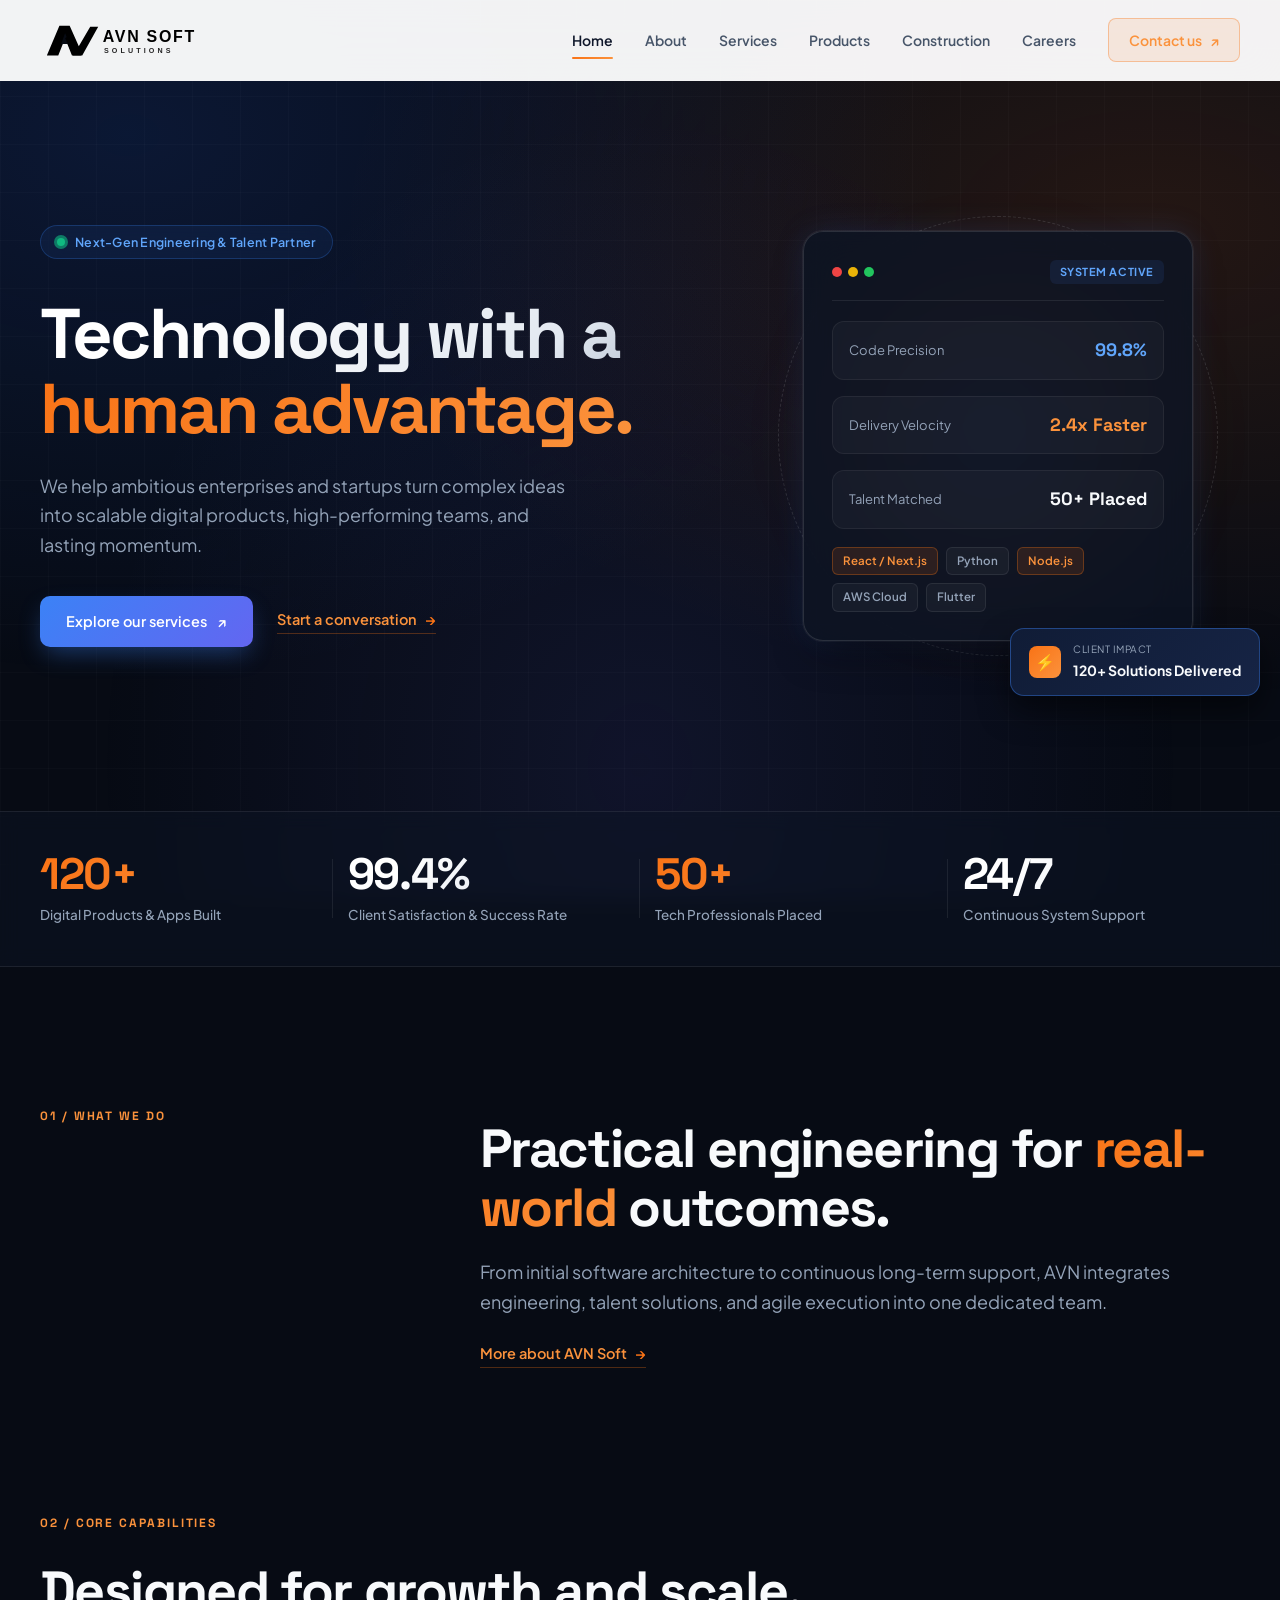
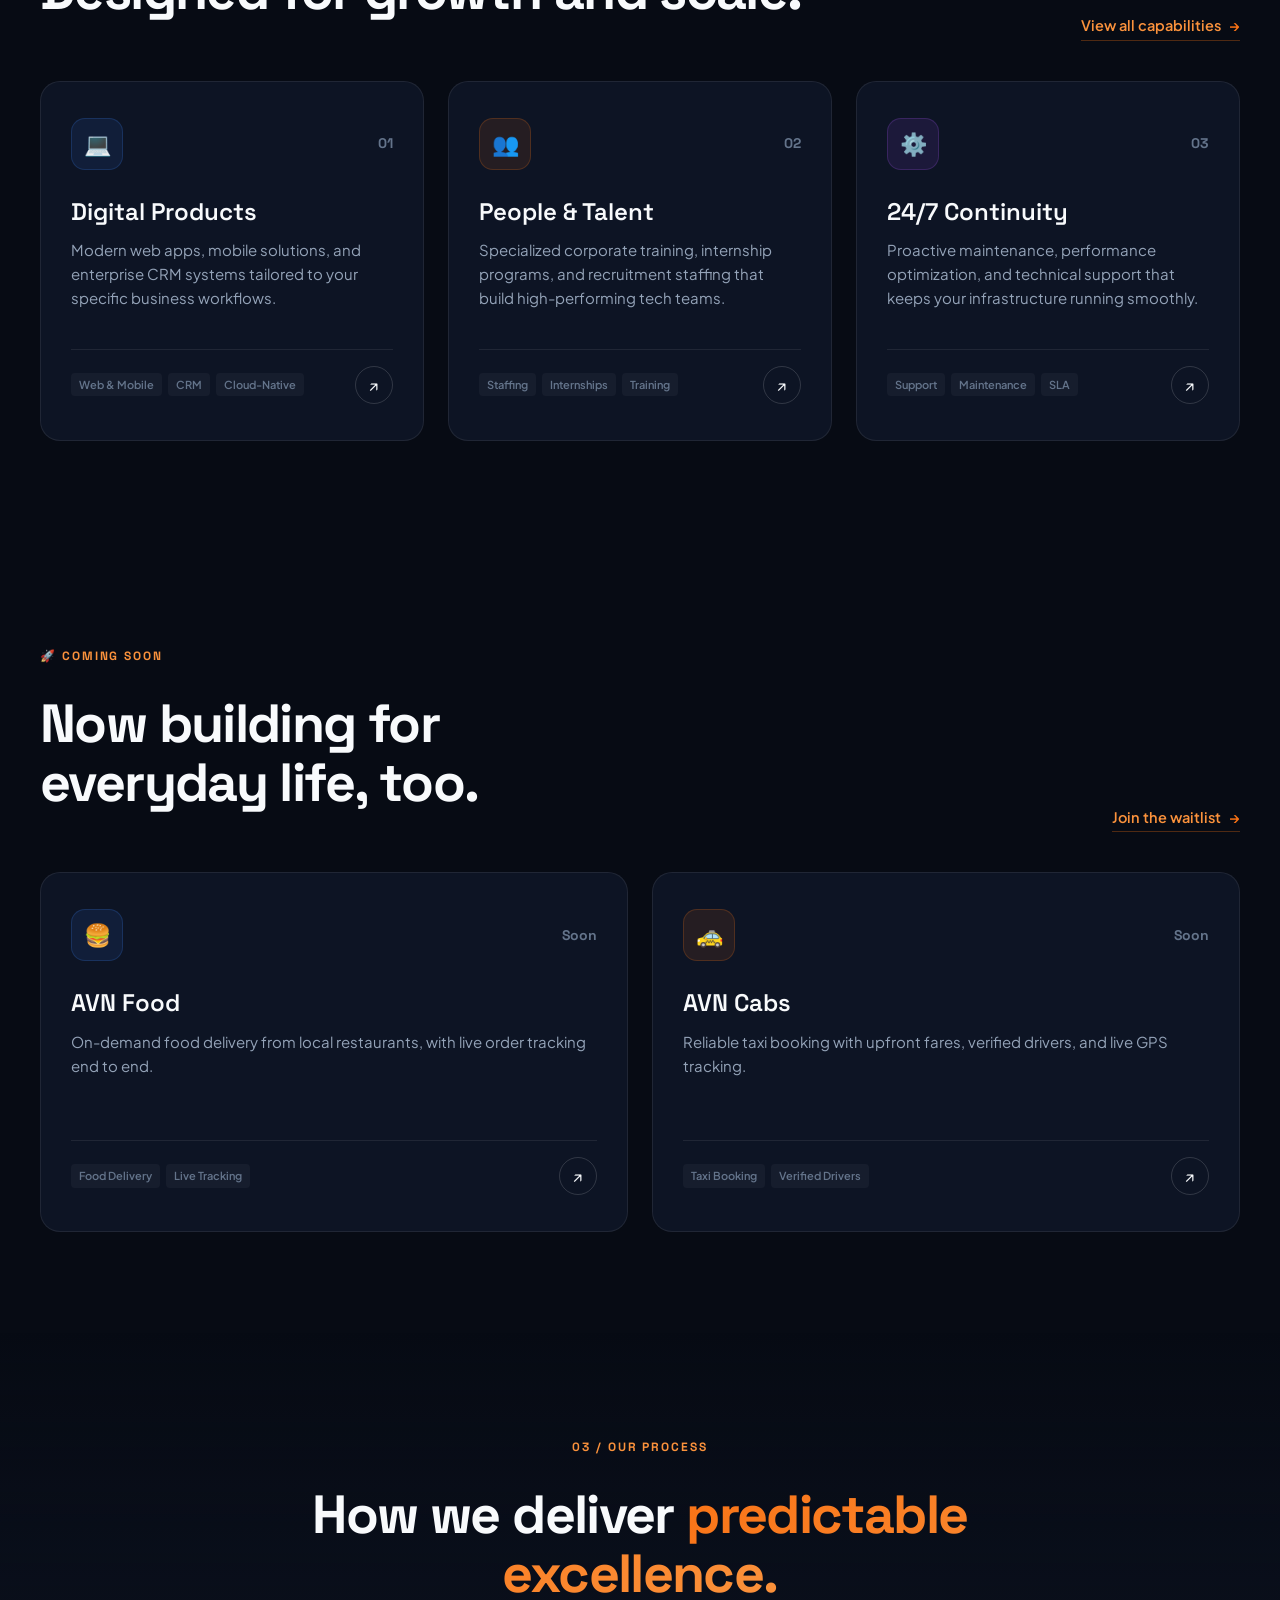
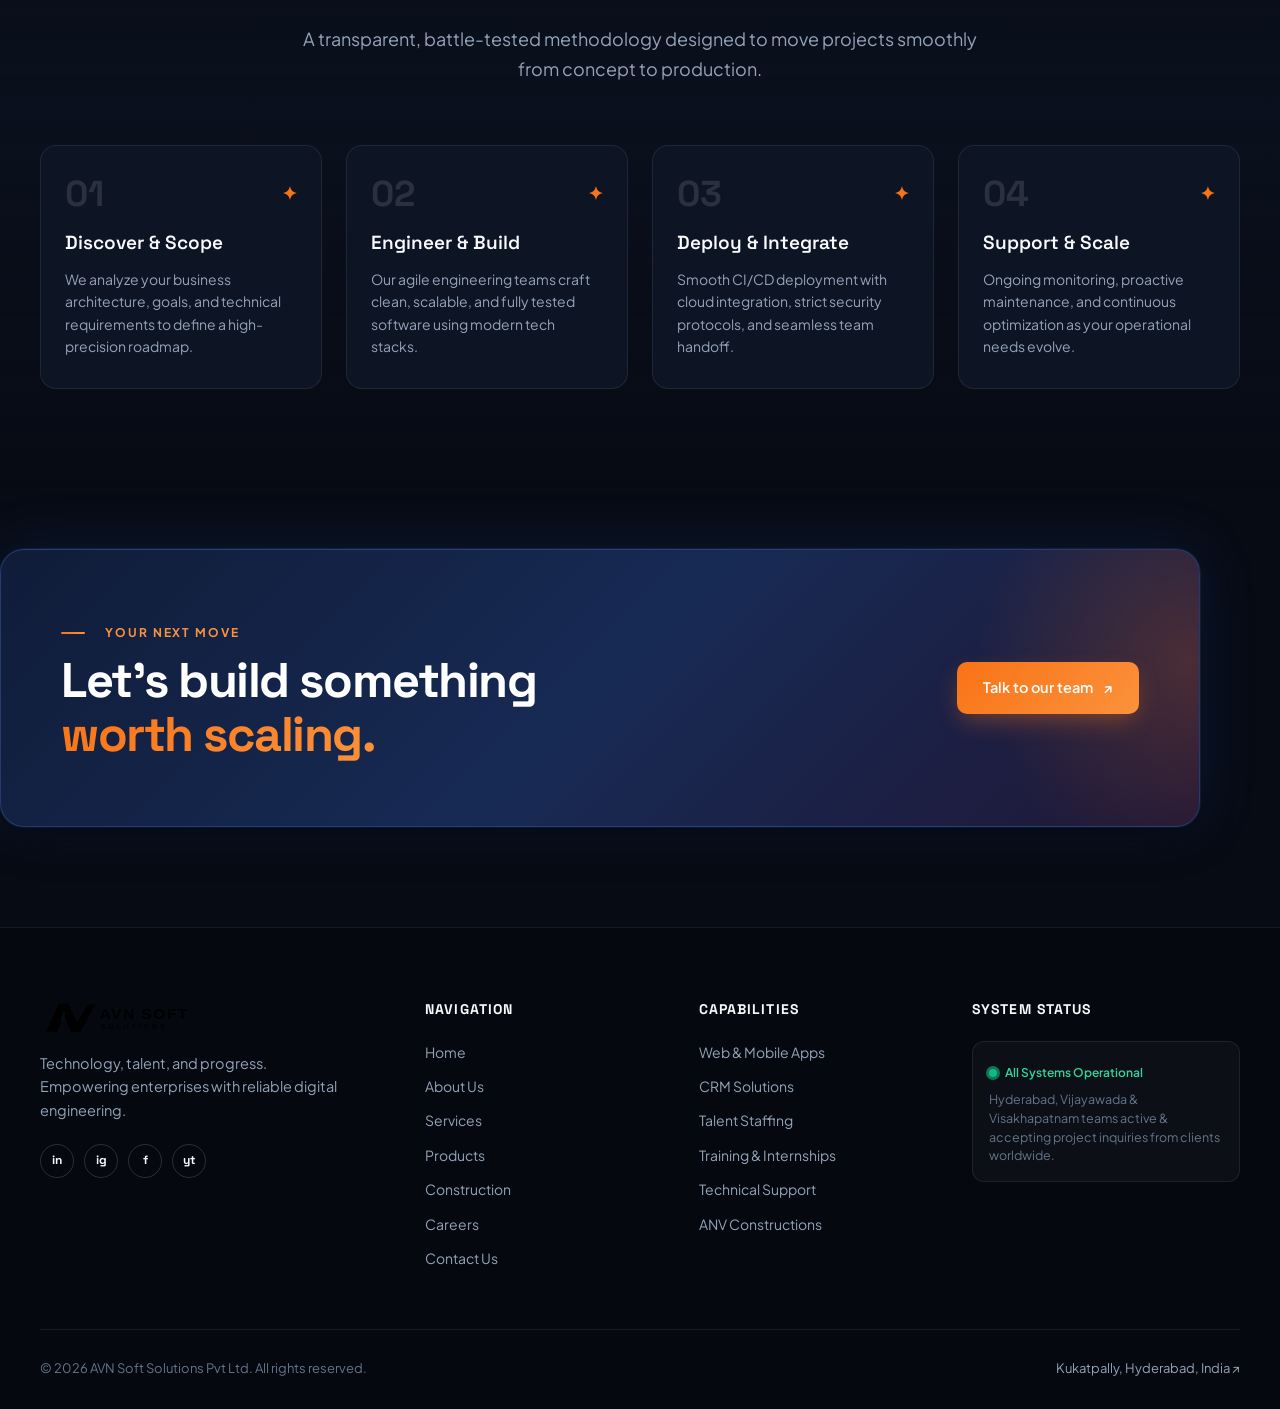
==== index.html @ 81992661 "feat: rebrand construction page as ANV Constructions, add building contracting services The /constru" ====
<!doctype html>
<html lang="en">
<head>
  <meta charset="UTF-8">
  <meta name="viewport" content="width=device-width, initial-scale=1.0">
  <meta name="description" content="AVN Soft Solutions delivers software, mobile apps, CRM, staffing & 24/7 support from Hyderabad, Vijayawada & Visakhapatnam for clients worldwide.">
  <meta name="keywords" content="software development company Hyderabad, software company Vijayawada, software company Visakhapatnam, web and mobile app development, CRM solutions, technology staffing, IT training and internships, construction and building design AutoCAD, remote software development team">
  <meta name="robots" content="index, follow, max-image-preview:large">
  <meta name="author" content="AVN Soft Solutions Pvt Ltd">
  <link rel="canonical" href="https://www.anvsoftsolutions.com/">
  <meta property="og:type" content="website">
  <meta property="og:url" content="https://www.anvsoftsolutions.com/">
  <meta property="og:locale" content="en_US">
  <meta property="og:title" content="AVN Soft Solutions | Technology that moves business forward">
  <meta property="og:description" content="Enterprise software development, technology staffing, professional training, construction & building design, and technical support for clients worldwide.">
  <meta property="og:site_name" content="AVN Soft Solutions">
  <meta property="og:image" content="https://www.anvsoftsolutions.com/images/logo.svg">
  <meta name="twitter:card" content="summary">
  <meta name="twitter:title" content="AVN Soft Solutions | Technology that moves business forward">
  <meta name="twitter:description" content="Software development, staffing, training, and technical support for clients in India and worldwide.">
  <title>AVN Soft Solutions | Technology that moves business forward</title>
  <link rel="preconnect" href="https://fonts.googleapis.com">
  <link rel="preconnect" href="https://fonts.gstatic.com" crossorigin>
  <link href="https://fonts.googleapis.com/css2?family=Plus+Jakarta+Sans:wght@300;400;500;600;700;800&family=Space+Grotesk:wght@500;600;700&display=swap" rel="stylesheet">
  <link rel="stylesheet" href="css/style.css">
  <link rel="icon" type="image/svg+xml" href="images/logo.svg">
  <link rel="apple-touch-icon" href="images/logo.svg">
  <script type="application/ld+json">
  {
    "@context": "https://schema.org",
    "@type": "ProfessionalService",
    "name": "AVN Soft Solutions Pvt Ltd",
    "description": "Software development, technology staffing, professional training, and technical support from Hyderabad, Vijayawada, and Visakhapatnam.",
    "telephone": "+91-81216-01057",
    "email": "info@anvsoftsolutions.com",
    "contactPoint": {
      "@type": "ContactPoint",
      "contactType": "customer support",
      "email": "support@anvsoftsolutions.com",
      "telephone": "+91-81216-01057"
    },
    "areaServed": ["Hyderabad, Telangana, India", "Vijayawada, Andhra Pradesh, India", "Visakhapatnam, Andhra Pradesh, India", "India", "Worldwide"],
    "address": {
      "@type": "PostalAddress",
      "streetAddress": "5th Floor, Rajashekara Enclave, Metro Station JNTU College, Phase 2, Road Number 14/2, Dharma Reddy Colony Phase II, Kukatpally",
      "addressLocality": "Hyderabad",
      "addressRegion": "Telangana",
      "postalCode": "500085",
      "addressCountry": "IN"
    },
    "url": "https://www.anvsoftsolutions.com/",
    "image": "https://www.anvsoftsolutions.com/images/logo.svg",
    "hasOfferCatalog": {
      "@type": "OfferCatalog",
      "name": "AVN Soft Solutions services",
      "itemListElement": [
        {"@type": "Offer", "itemOffered": {"@type": "Service", "name": "Web development"}},
        {"@type": "Offer", "itemOffered": {"@type": "Service", "name": "Mobile app development"}},
        {"@type": "Offer", "itemOffered": {"@type": "Service", "name": "CRM solutions"}},
        {"@type": "Offer", "itemOffered": {"@type": "Service", "name": "Software development"}},
        {"@type": "Offer", "itemOffered": {"@type": "Service", "name": "Technology staffing and training"}},
        {"@type": "Offer", "itemOffered": {"@type": "Service", "name": "Construction and building design (AutoCAD)"}}
      ]
    }
  }
  </script>
</head>
<body>

  <!-- Sticky Site Header -->
  <header class="site-header">
    <div class="container nav-wrap">
      <a class="brand" href="./" aria-label="AVN Soft Solutions Home">
        <img src="images/logo.svg" alt="AVN Soft Solutions Logo" class="brand-logo-img" style="height: 40px; width: auto;" />
      </a>
      
      <button class="menu-toggle" aria-label="Toggle Navigation" aria-expanded="false">
        <span></span>
        <span></span>
        <span></span>
      </button>

      <nav class="main-nav">
        <a class="active" href="./">Home</a>
        <a href="about/">About</a>
        <a href="services/">Services</a>
        <a href="products/">Products</a>
        <a href="construction/">Construction</a>
        <a href="careers/">Careers</a>
        <a class="nav-contact" href="contact/">Contact us <span>↗</span></a>
      </nav>
    </div>
  </header>

  <main>
    <!-- Hero Section -->
    <section class="hero container">
      <div class="hero-copy reveal">
        <div class="badge-pill">
          <span class="pulse-dot"></span>
          <span>Next-Gen Engineering & Talent Partner</span>
        </div>
        <h1>Technology with a<br><em>human advantage.</em></h1>
        <p class="hero-text">We help ambitious enterprises and startups turn complex ideas into scalable digital products, high-performing teams, and lasting momentum.</p>
        
        <div class="hero-actions">
          <a class="button button-primary" href="services/">Explore our services <span>↗</span></a>
          <a class="text-link" href="contact/">Start a conversation <span>→</span></a>
        </div>
      </div>

      <!-- Hero Visual Interactive Canvas -->
      <div class="hero-art reveal delay-1">
        <div class="art-glow-core"></div>
        <div class="orbit-ring orbit-1"></div>
        <div class="orbit-ring orbit-2"></div>

        <!-- Glass Terminal Card -->
        <div class="art-main-card">
          <div class="art-card-header">
            <div class="art-card-dots">
              <span></span><span></span><span></span>
            </div>
            <span class="art-card-tag">SYSTEM ACTIVE</span>
          </div>

          <div class="art-stat-row">
            <div class="art-stat-item">
              <span class="art-stat-label">Code Precision</span>
              <span class="art-stat-val accent-blue">99.8%</span>
            </div>
            <div class="art-stat-item">
              <span class="art-stat-label">Delivery Velocity</span>
              <span class="art-stat-val accent-orange">2.4x Faster</span>
            </div>
            <div class="art-stat-item">
              <span class="art-stat-label">Talent Matched</span>
              <span class="art-stat-val">50+ Placed</span>
            </div>
          </div>

          <div class="art-tech-chips">
            <span class="tech-chip active">React / Next.js</span>
            <span class="tech-chip">Python</span>
            <span class="tech-chip active">Node.js</span>
            <span class="tech-chip">AWS Cloud</span>
            <span class="tech-chip">Flutter</span>
          </div>
        </div>

        <!-- Floating Metric Badge -->
        <div class="art-floating-badge">
          <div class="art-badge-icon">⚡</div>
          <div class="art-badge-text">
            <small>Client Impact</small>
            <strong>120+ Solutions Delivered</strong>
          </div>
        </div>
      </div>
    </section>

    <!-- Metrics & Trust Strip -->
    <section class="metrics-strip">
      <div class="container metrics-grid">
        <div class="metric-item reveal">
          <span class="metric-num orange">120+</span>
          <span class="metric-label">Digital Products & Apps Built</span>
        </div>
        <div class="metric-item reveal delay-1">
          <span class="metric-num">99.4%</span>
          <span class="metric-label">Client Satisfaction & Success Rate</span>
        </div>
        <div class="metric-item reveal delay-2">
          <span class="metric-num orange">50+</span>
          <span class="metric-label">Tech Professionals Placed</span>
        </div>
        <div class="metric-item reveal delay-3">
          <span class="metric-num">24/7</span>
          <span class="metric-label">Continuous System Support</span>
        </div>
      </div>
    </section>

    <!-- Intro Section -->
    <section class="section container intro-grid">
      <div class="section-label reveal">01 / What we do</div>
      <div class="reveal delay-1">
        <h2>Practical engineering for <span>real-world</span> outcomes.</h2>
        <p class="lead">From initial software architecture to continuous long-term support, AVN integrates engineering, talent solutions, and agile execution into one dedicated team.</p>
        <a class="text-link" href="about/" style="margin-top: 24px;">More about AVN Soft <span>→</span></a>
      </div>
    </section>

    <!-- Capabilities / Services Preview -->
    <section class="section container service-preview">
      <div class="section-header-flex reveal">
        <div>
          <div class="section-label">02 / Core Capabilities</div>
          <h2>Designed for growth and scale.</h2>
        </div>
        <a class="text-link" href="services/">View all capabilities <span>→</span></a>
      </div>

      <div class="service-grid">
        <!-- Card 1 -->
        <div class="card-spotlight reveal">
          <div>
            <div class="card-top">
              <div class="card-icon">💻</div>
              <span class="card-number">01</span>
            </div>
            <div class="card-content">
              <h3>Digital Products</h3>
              <p>Modern web apps, mobile solutions, and enterprise CRM systems tailored to your specific business workflows.</p>
            </div>
          </div>
          <div class="card-bottom">
            <div class="card-tags">
              <span class="tag">Web & Mobile</span>
              <span class="tag">CRM</span>
              <span class="tag">Cloud-Native</span>
            </div>
            <a href="services/#digital" class="circle-arrow" aria-label="Explore Digital Products">↗</a>
          </div>
        </div>

        <!-- Card 2 -->
        <div class="card-spotlight card-orange reveal delay-1">
          <div>
            <div class="card-top">
              <div class="card-icon">👥</div>
              <span class="card-number">02</span>
            </div>
            <div class="card-content">
              <h3>People & Talent</h3>
              <p>Specialized corporate training, internship programs, and recruitment staffing that build high-performing tech teams.</p>
            </div>
          </div>
          <div class="card-bottom">
            <div class="card-tags">
              <span class="tag">Staffing</span>
              <span class="tag">Internships</span>
              <span class="tag">Training</span>
            </div>
            <a href="services/#people" class="circle-arrow" aria-label="Explore People and Talent">↗</a>
          </div>
        </div>

        <!-- Card 3 -->
        <div class="card-spotlight card-purple reveal delay-2">
          <div>
            <div class="card-top">
              <div class="card-icon">⚙️</div>
              <span class="card-number">03</span>
            </div>
            <div class="card-content">
              <h3>24/7 Continuity</h3>
              <p>Proactive maintenance, performance optimization, and technical support that keeps your infrastructure running smoothly.</p>
            </div>
          </div>
          <div class="card-bottom">
            <div class="card-tags">
              <span class="tag">Support</span>
              <span class="tag">Maintenance</span>
              <span class="tag">SLA</span>
            </div>
            <a href="services/#support" class="circle-arrow" aria-label="Explore Technical Support">↗</a>
          </div>
        </div>
      </div>
    </section>

    <!-- Consumer Products Teaser -->
    <section class="section container">
      <div class="section-header-flex reveal">
        <div>
          <div class="section-label">🚀 Coming Soon</div>
          <h2>Now building for<br>everyday life, too.</h2>
        </div>
        <a class="text-link" href="products/">Join the waitlist <span>→</span></a>
      </div>

      <div style="display: grid; grid-template-columns: repeat(auto-fit, minmax(280px, 1fr)); gap: 24px;">
        <div class="card-spotlight reveal">
          <div>
            <div class="card-top">
              <div class="card-icon">🍔</div>
              <span class="card-number">Soon</span>
            </div>
            <div class="card-content">
              <h3>AVN Food</h3>
              <p>On-demand food delivery from local restaurants, with live order tracking end to end.</p>
            </div>
          </div>
          <div class="card-bottom">
            <div class="card-tags">
              <span class="tag">Food Delivery</span>
              <span class="tag">Live Tracking</span>
            </div>
            <a href="products/" class="circle-arrow" aria-label="Explore AVN Food">↗</a>
          </div>
        </div>

        <div class="card-spotlight card-orange reveal delay-1">
          <div>
            <div class="card-top">
              <div class="card-icon">🚕</div>
              <span class="card-number">Soon</span>
            </div>
            <div class="card-content">
              <h3>AVN Cabs</h3>
              <p>Reliable taxi booking with upfront fares, verified drivers, and live GPS tracking.</p>
            </div>
          </div>
          <div class="card-bottom">
            <div class="card-tags">
              <span class="tag">Taxi Booking</span>
              <span class="tag">Verified Drivers</span>
            </div>
            <a href="products/" class="circle-arrow" aria-label="Explore AVN Cabs">↗</a>
          </div>
        </div>
      </div>
    </section>

    <!-- Workflow / Process Section -->
    <section class="section process-section">
      <div class="container">
        <div class="section-head-center reveal">
          <div class="section-label">03 / Our Process</div>
          <h2>How we deliver <span>predictable excellence.</span></h2>
          <p class="lead">A transparent, battle-tested methodology designed to move projects smoothly from concept to production.</p>
        </div>

        <div class="process-grid">
          <div class="process-step reveal">
            <div class="step-num">01 <span>✦</span></div>
            <h4>Discover & Scope</h4>
            <p>We analyze your business architecture, goals, and technical requirements to define a high-precision roadmap.</p>
          </div>

          <div class="process-step reveal delay-1">
            <div class="step-num">02 <span>✦</span></div>
            <h4>Engineer & Build</h4>
            <p>Our agile engineering teams craft clean, scalable, and fully tested software using modern tech stacks.</p>
          </div>

          <div class="process-step reveal delay-2">
            <div class="step-num">03 <span>✦</span></div>
            <h4>Deploy & Integrate</h4>
            <p>Smooth CI/CD deployment with cloud integration, strict security protocols, and seamless team handoff.</p>
          </div>

          <div class="process-step reveal delay-3">
            <div class="step-num">04 <span>✦</span></div>
            <h4>Support & Scale</h4>
            <p>Ongoing monitoring, proactive maintenance, and continuous optimization as your operational needs evolve.</p>
          </div>
        </div>
      </div>
    </section>

    <!-- Call to Action Banner -->
    <section class="container cta-band">
      <div class="cta-box reveal">
        <div class="cta-inner">
          <div>
            <div class="eyebrow" style="color: var(--orange-light);"><span></span> YOUR NEXT MOVE</div>
            <h2>Let's build something<br><em>worth scaling.</em></h2>
          </div>
          <a class="button button-orange" href="contact/">Talk to our team <span>↗</span></a>
        </div>
      </div>
    </section>
  </main>

  <!-- Footer -->
  <footer class="site-footer">
    <div class="container footer-grid">
      <div class="footer-about">
        <a class="brand" href="./" aria-label="AVN Soft Solutions Home">
          <img src="images/logo.svg" alt="AVN Soft Solutions Logo" style="height: 38px; width: auto;" />
        </a>
        <p>Technology, talent, and progress.<br>Empowering enterprises with reliable digital engineering.</p>
        <div class="social-links" aria-label="Social media links">
          <a href="#" class="social-icon" data-social-placeholder title="LinkedIn profile coming soon" aria-label="LinkedIn">in</a>
          <a href="#" class="social-icon" data-social-placeholder title="Instagram profile coming soon" aria-label="Instagram">ig</a>
          <a href="#" class="social-icon" data-social-placeholder title="Facebook profile coming soon" aria-label="Facebook">f</a>
          <a href="#" class="social-icon" data-social-placeholder title="YouTube channel coming soon" aria-label="YouTube">yt</a>
        </div>
      </div>

      <div class="footer-col">
        <h4>Navigation</h4>
        <div class="footer-col-links">
          <a href="./">Home</a>
          <a href="about/">About Us</a>
          <a href="services/">Services</a>
          <a href="products/">Products</a>
          <a href="construction/">Construction</a>
          <a href="careers/">Careers</a>
          <a href="contact/">Contact Us</a>
        </div>
      </div>

      <div class="footer-col">
        <h4>Capabilities</h4>
        <div class="footer-col-links">
          <a href="services/#digital">Web & Mobile Apps</a>
          <a href="services/#digital">CRM Solutions</a>
          <a href="services/#people">Talent Staffing</a>
          <a href="services/#people">Training & Internships</a>
          <a href="services/#support">Technical Support</a>
          <a href="construction/">ANV Constructions</a>
        </div>
      </div>

      <div class="footer-col">
        <h4>System Status</h4>
        <div class="footer-status-box">
          <div class="footer-status-pill">
            <span class="pulse-dot"></span>
            <span>All Systems Operational</span>
          </div>
          <p>Hyderabad, Vijayawada & Visakhapatnam teams active & accepting project inquiries from clients worldwide.</p>
        </div>
      </div>
    </div>

    <div class="container footer-bottom">
      <span>© 2026 AVN Soft Solutions Pvt Ltd. All rights reserved.</span>
      <a href="https://maps.google.com/?q=Rajashekara+Enclave+Kukatpally+Hyderabad" target="_blank" rel="noreferrer">Kukatpally, Hyderabad, India ↗</a>
    </div>
  </footer>

  <script src="js/script.js"></script>
</body>
</html>
---- css/style.css ----
/* ==========================================================================
   ANV Soft Solutions - Modern High-End Design System
   ========================================================================== */

@import url('https://fonts.googleapis.com/css2?family=Plus+Jakarta+Sans:wght@300;400;500;600;700;800&family=Space+Grotesk:wght@500;600;700&display=swap');

:root {
  /* Color Palette */
  --bg-base: #070b14;
  --bg-surface: #0d1424;
  --bg-surface-elevated: #131c31;
  --bg-surface-hover: #18233c;
  --bg-glass: rgba(13, 20, 36, 0.75);
  --bg-glass-card: rgba(255, 255, 255, 0.03);
  --bg-glass-hover: rgba(255, 255, 255, 0.06);

  /* Borders */
  --border-subtle: rgba(255, 255, 255, 0.08);
  --border-medium: rgba(255, 255, 255, 0.15);
  --border-glow-blue: rgba(59, 130, 246, 0.5);
  --border-glow-orange: rgba(249, 115, 22, 0.5);

  /* Typography Colors */
  --text-primary: #f8fafc;
  --text-secondary: #94a3b8;
  --text-muted: #64748b;
  --text-accent: #38bdf8;

  /* Accent Colors */
  --blue: #2563eb;
  --blue-bright: #3b82f6;
  --blue-light: #60a5fa;
  --indigo: #6366f1;
  --orange: #f97316;
  --orange-light: #fb923c;
  --cyan: #06b6d4;
  --emerald: #10b981;
  --purple: #a855f7;

  /* Gradients */
  --grad-primary: linear-gradient(135deg, #3b82f6 0%, #6366f1 50%, #f97316 100%);
  --grad-text-hero: linear-gradient(135deg, #ffffff 20%, #e2e8f0 70%, #94a3b8 100%);
  --grad-orange: linear-gradient(135deg, #f97316 0%, #fb923c 100%);
  --grad-blue: linear-gradient(135deg, #2563eb 0%, #3b82f6 100%);
  --grad-dark-card: linear-gradient(180deg, rgba(255, 255, 255, 0.04) 0%, rgba(255, 255, 255, 0.01) 100%);
  --grad-glow-blue: radial-gradient(circle at 50% 50%, rgba(59, 130, 246, 0.18) 0%, transparent 70%);
  --grad-glow-orange: radial-gradient(circle at 50% 50%, rgba(249, 115, 22, 0.15) 0%, transparent 70%);

  /* Shadows & Glows */
  --shadow-card: 0 20px 40px -15px rgba(0, 0, 0, 0.6), 0 0 0 1px rgba(255, 255, 255, 0.06);
  --shadow-card-hover: 0 25px 50px -12px rgba(0, 0, 0, 0.8), 0 0 0 1px rgba(59, 130, 246, 0.3);
  --shadow-glow-blue: 0 0 35px -5px rgba(59, 130, 246, 0.35);
  --shadow-glow-orange: 0 0 35px -5px rgba(249, 115, 22, 0.35);

  /* Fonts */
  --font-body: 'Plus Jakarta Sans', -apple-system, BlinkMacSystemFont, 'Segoe UI', Roboto, sans-serif;
  --font-heading: 'Space Grotesk', sans-serif;

  /* Transitions */
  --transition-fast: 0.2s cubic-bezier(0.16, 1, 0.3, 1);
  --transition-smooth: 0.35s cubic-bezier(0.16, 1, 0.3, 1);
  --transition-bounce: 0.5s cubic-bezier(0.34, 1.56, 0.64, 1);
}

/* ==========================================================================
   Reset & Global Styles
   ========================================================================== */

*, *::before, *::after {
  box-sizing: border-box;
  margin: 0;
  padding: 0;
}

html {
  scroll-behavior: smooth;
  color-scheme: dark;
}

body {
  background-color: var(--bg-base);
  color: var(--text-primary);
  font-family: var(--font-body);
  font-size: 16px;
  line-height: 1.6;
  overflow-x: hidden;
  position: relative;
  min-height: 100vh;
  -webkit-font-smoothing: antialiased;
  -moz-osx-font-smoothing: grayscale;
}

/* Ambient Background Lights & Grid */
body::before {
  content: '';
  position: fixed;
  top: 0;
  left: 0;
  width: 100%;
  height: 100%;
  background-image: 
    radial-gradient(at 10% 15%, rgba(37, 99, 235, 0.15) 0px, transparent 50%),
    radial-gradient(at 90% 25%, rgba(249, 115, 22, 0.12) 0px, transparent 50%),
    radial-gradient(at 50% 85%, rgba(99, 102, 241, 0.1) 0px, transparent 60%);
  pointer-events: none;
  z-index: -2;
}

body::after {
  content: '';
  position: fixed;
  top: 0;
  left: 0;
  width: 100%;
  height: 100%;
  background-image: linear-gradient(rgba(255, 255, 255, 0.02) 1px, transparent 1px),
                    linear-gradient(90deg, rgba(255, 255, 255, 0.02) 1px, transparent 1px);
  background-size: 48px 48px;
  pointer-events: none;
  z-index: -1;
}

a {
  color: inherit;
  text-decoration: none;
  transition: color var(--transition-fast);
}

img, svg {
  display: block;
  max-width: 100%;
}

.container {
  width: min(1200px, calc(100% - 48px));
  margin: 0 auto;
}

/* ==========================================================================
   Header & Modern Navigation
   ========================================================================== */

.site-header {
  position: sticky;
  top: 0;
  z-index: 100;
  background: rgba(255, 255, 255, 0.95);
  backdrop-filter: blur(20px);
  -webkit-backdrop-filter: blur(20px);
  border-bottom: 1px solid rgba(255, 255, 255, 0.1);
  transition: all var(--transition-smooth);
}

.site-header.scrolled {
  background: rgba(255, 255, 255, 0.98);
  border-bottom-color: rgba(0, 0, 0, 0.05);
  box-shadow: 0 10px 30px -10px rgba(0, 0, 0, 0.15);
}

.nav-wrap {
  min-height: 80px;
  display: flex;
  align-items: center;
  justify-content: space-between;
}

/* Brand Logo */
.brand {
  display: flex;
  align-items: center;
  gap: 12px;
  font-family: var(--font-heading);
  font-weight: 700;
  font-size: 18px;
  letter-spacing: 0.06em;
  color: var(--text-primary);
  user-select: none;
}

.brand-mark {
  display: grid;
  place-items: center;
  height: 40px;
  width: 40px;
  background: linear-gradient(135deg, var(--blue-bright), var(--indigo));
  color: #ffffff;
  font-size: 14px;
  font-weight: 800;
  letter-spacing: -0.05em;
  border-radius: 10px;
  box-shadow: 0 0 20px rgba(59, 130, 246, 0.4);
  position: relative;
  overflow: hidden;
  transition: transform var(--transition-bounce), box-shadow var(--transition-smooth);
}

.brand-mark::after {
  content: '';
  position: absolute;
  top: -50%;
  left: -50%;
  width: 200%;
  height: 200%;
  background: linear-gradient(45deg, transparent 40%, rgba(255, 255, 255, 0.3) 50%, transparent 60%);
  transform: rotate(45deg);
  animation: shine 4s infinite linear;
}

@keyframes shine {
  0% { transform: translateX(-100%) rotate(45deg); }
  30%, 100% { transform: translateX(100%) rotate(45deg); }
}

.brand:hover .brand-mark {
  transform: translateY(-2px) scale(1.05);
  box-shadow: 0 0 25px rgba(59, 130, 246, 0.6);
}

.brand-text {
  display: flex;
  flex-direction: column;
}

.brand-text b {
  color: var(--orange);
  font-weight: 700;
}

.brand-text small {
  font-family: var(--font-body);
  font-size: 8.5px;
  font-weight: 700;
  letter-spacing: 0.24em;
  margin-top: 2px;
  color: var(--text-secondary);
}

/* Nav Links */
.main-nav {
  display: flex;
  align-items: center;
  gap: 32px;
  font-size: 14px;
  font-weight: 600;
}

.main-nav > a:not(.nav-contact) {
  position: relative;
  padding: 8px 0;
  color: #475569;
  transition: color var(--transition-fast);
}

.main-nav > a:not(.nav-contact):hover,
.main-nav > a.active:not(.nav-contact) {
  color: #0f172a;
}

.main-nav > a:not(.nav-contact)::after {
  content: '';
  position: absolute;
  bottom: 0;
  left: 0;
  width: 0;
  height: 2px;
  background: var(--grad-orange);
  border-radius: 2px;
  transition: width var(--transition-smooth);
}

.main-nav > a:hover::after,
.main-nav > a.active:not(.nav-contact)::after {
  width: 100%;
}

.nav-contact {
  display: inline-flex;
  align-items: center;
  gap: 8px;
  padding: 10px 20px;
  background: rgba(249, 115, 22, 0.1);
  border: 1px solid rgba(249, 115, 22, 0.35);
  color: var(--orange-light);
  border-radius: 8px;
  font-weight: 600;
  transition: all var(--transition-smooth);
}

.nav-contact:hover {
  background: var(--grad-orange);
  color: #ffffff;
  border-color: transparent;
  box-shadow: var(--shadow-glow-orange);
  transform: translateY(-2px);
}

.nav-contact span {
  transition: transform var(--transition-fast);
}

.nav-contact:hover span {
  transform: translate(2px, -2px);
}

/* Mobile Toggle */
.menu-toggle {
  display: none;
  background: rgba(0, 0, 0, 0.05);
  border: 1px solid rgba(0, 0, 0, 0.1);
  border-radius: 8px;
  padding: 10px;
  cursor: pointer;
  z-index: 110;
  transition: background var(--transition-fast);
}

.menu-toggle:hover {
  background: rgba(0, 0, 0, 0.08);
}

.menu-toggle span {
  display: block;
  width: 22px;
  height: 2px;
  background: #0f172a;
  margin: 5px 0;
  transition: all var(--transition-smooth);
  border-radius: 2px;
}

.menu-toggle[aria-expanded="true"] span:nth-child(1) {
  transform: translateY(7px) rotate(45deg);
}

.menu-toggle[aria-expanded="true"] span:nth-child(2) {
  opacity: 0;
}

.menu-toggle[aria-expanded="true"] span:nth-child(3) {
  transform: translateY(-7px) rotate(-45deg);
}

/* ==========================================================================
   Buttons & Links
   ========================================================================== */

.button {
  display: inline-flex;
  align-items: center;
  justify-content: center;
  gap: 10px;
  padding: 14px 26px;
  font-family: var(--font-body);
  font-weight: 600;
  font-size: 14.5px;
  border-radius: 10px;
  cursor: pointer;
  transition: all var(--transition-smooth);
  position: relative;
  overflow: hidden;
  border: none;
}

.button-primary {
  background: linear-gradient(135deg, var(--blue-bright), var(--indigo));
  color: #ffffff;
  box-shadow: 0 10px 25px -5px rgba(59, 130, 246, 0.4);
}

.button-primary:hover {
  box-shadow: 0 15px 35px -5px rgba(59, 130, 246, 0.6);
  transform: translateY(-3px);
}

.button-orange {
  background: var(--grad-orange);
  color: #ffffff;
  box-shadow: 0 10px 25px -5px rgba(249, 115, 22, 0.4);
}

.button-orange:hover {
  box-shadow: 0 15px 35px -5px rgba(249, 115, 22, 0.6);
  transform: translateY(-3px);
}

.button-secondary {
  background: rgba(255, 255, 255, 0.05);
  color: var(--text-primary);
  border: 1px solid var(--border-medium);
  backdrop-filter: blur(10px);
}

.button-secondary:hover {
  background: rgba(255, 255, 255, 0.1);
  border-color: rgba(255, 255, 255, 0.25);
  transform: translateY(-3px);
}

.button span {
  transition: transform var(--transition-fast);
}

.button:hover span {
  transform: translate(3px, -3px);
}

.text-link {
  display: inline-flex;
  align-items: center;
  gap: 8px;
  font-size: 14.5px;
  font-weight: 600;
  color: var(--orange-light);
  transition: all var(--transition-fast);
  padding-bottom: 2px;
  border-bottom: 1.5px solid rgba(249, 115, 22, 0.3);
}

.text-link:hover {
  color: #ffffff;
  border-bottom-color: var(--orange);
  gap: 12px;
}

.text-link span {
  color: var(--orange);
  transition: transform var(--transition-fast);
}

.text-link:hover span {
  transform: translateX(4px);
}

/* ==========================================================================
   Badges & Eyebrows
   ========================================================================== */

.badge-pill {
  display: inline-flex;
  align-items: center;
  gap: 10px;
  padding: 6px 16px;
  background: rgba(59, 130, 246, 0.08);
  border: 1px solid rgba(59, 130, 246, 0.25);
  border-radius: 100px;
  font-size: 12.5px;
  font-weight: 600;
  color: var(--blue-light);
  letter-spacing: 0.02em;
  margin-bottom: 20px;
  backdrop-filter: blur(10px);
}

.badge-pill-orange {
  background: rgba(249, 115, 22, 0.08);
  border-color: rgba(249, 115, 22, 0.25);
  color: var(--orange-light);
}

.pulse-dot {
  width: 8px;
  height: 8px;
  border-radius: 50%;
  background-color: var(--emerald);
  position: relative;
}

.pulse-dot::after {
  content: '';
  position: absolute;
  inset: -3px;
  border-radius: 50%;
  background: var(--emerald);
  opacity: 0.6;
  animation: pulse-ring 2s cubic-bezier(0.4, 0, 0.6, 1) infinite;
}

@keyframes pulse-ring {
  0% { transform: scale(0.8); opacity: 0.8; }
  100% { transform: scale(2.4); opacity: 0; }
}

.eyebrow {
  display: inline-flex;
  align-items: center;
  gap: 10px;
  font-size: 12px;
  font-weight: 700;
  letter-spacing: 0.16em;
  text-transform: uppercase;
  color: var(--orange);
}

.eyebrow::before {
  content: '';
  width: 24px;
  height: 2px;
  background: var(--grad-orange);
  border-radius: 2px;
}

.section-label {
  display: inline-flex;
  align-items: center;
  gap: 8px;
  color: var(--orange-light);
  font-family: var(--font-heading);
  font-size: 12px;
  font-weight: 700;
  letter-spacing: 0.16em;
  text-transform: uppercase;
  margin-bottom: 16px;
}

/* ==========================================================================
   Hero Section (Homepage)
   ========================================================================== */

.hero {
  display: grid;
  grid-template-columns: 1.15fr 0.85fr;
  align-items: center;
  gap: 60px;
  min-height: calc(90vh - 80px);
  padding: 70px 0 90px;
  position: relative;
}

.hero-copy {
  z-index: 2;
}

.hero h1 {
  font-family: var(--font-heading);
  font-size: clamp(44px, 5.5vw, 76px);
  line-height: 1.06;
  letter-spacing: -0.035em;
  margin: 18px 0 24px;
  background: var(--grad-text-hero);
  -webkit-background-clip: text;
  -webkit-text-fill-color: transparent;
}

.hero h1 em {
  font-style: normal;
  background: var(--grad-orange);
  -webkit-background-clip: text;
  -webkit-text-fill-color: transparent;
  position: relative;
}

.hero-text {
  max-width: 540px;
  font-size: 18px;
  color: var(--text-secondary);
  line-height: 1.65;
  margin-bottom: 36px;
}

.hero-actions {
  display: flex;
  align-items: center;
  gap: 24px;
  flex-wrap: wrap;
}

/* Hero Interactive Visual Component */
.hero-art {
  position: relative;
  min-height: 480px;
  display: flex;
  align-items: center;
  justify-content: center;
  perspective: 1000px;
}

.art-glow-core {
  position: absolute;
  width: 380px;
  height: 380px;
  background: radial-gradient(circle, rgba(59, 130, 246, 0.25) 0%, rgba(249, 115, 22, 0.15) 50%, transparent 70%);
  border-radius: 50%;
  filter: blur(40px);
  animation: glow-pulse 6s ease-in-out infinite alternate;
}

@keyframes glow-pulse {
  0% { transform: scale(0.9) rotate(0deg); opacity: 0.7; }
  100% { transform: scale(1.15) rotate(180deg); opacity: 1; }
}

.orbit-ring {
  position: absolute;
  border-radius: 50%;
  border: 1px dashed rgba(255, 255, 255, 0.12);
  pointer-events: none;
}

.orbit-1 {
  width: 440px;
  height: 440px;
  animation: spin 30s linear infinite;
}

.orbit-2 {
  width: 320px;
  height: 320px;
  border-color: rgba(249, 115, 22, 0.25);
  animation: spin-reverse 20s linear infinite;
}

@keyframes spin {
  from { transform: rotate(0deg); }
  to { transform: rotate(360deg); }
}

@keyframes spin-reverse {
  from { transform: rotate(360deg); }
  to { transform: rotate(0deg); }
}

/* Glass Showcase Terminal Card */
.art-main-card {
  position: relative;
  width: 100%;
  max-width: 390px;
  background: rgba(13, 20, 36, 0.85);
  backdrop-filter: blur(20px);
  -webkit-backdrop-filter: blur(20px);
  border: 1px solid rgba(255, 255, 255, 0.12);
  border-radius: 20px;
  padding: 28px;
  box-shadow: var(--shadow-card), 0 0 30px rgba(59, 130, 246, 0.15);
  z-index: 3;
  transition: transform var(--transition-smooth), border-color var(--transition-smooth);
}

.art-main-card:hover {
  transform: translateY(-6px);
  border-color: rgba(59, 130, 246, 0.4);
}

.art-card-header {
  display: flex;
  align-items: center;
  justify-content: space-between;
  border-bottom: 1px solid var(--border-subtle);
  padding-bottom: 16px;
  margin-bottom: 20px;
}

.art-card-dots {
  display: flex;
  gap: 6px;
}

.art-card-dots span {
  width: 10px;
  height: 10px;
  border-radius: 50%;
}

.art-card-dots span:nth-child(1) { background: #ef4444; }
.art-card-dots span:nth-child(2) { background: #eab308; }
.art-card-dots span:nth-child(3) { background: #22c55e; }

.art-card-tag {
  font-size: 11px;
  font-weight: 700;
  letter-spacing: 0.05em;
  color: var(--blue-light);
  background: rgba(59, 130, 246, 0.1);
  padding: 3px 10px;
  border-radius: 6px;
}

.art-stat-row {
  display: flex;
  flex-direction: column;
  gap: 16px;
}

.art-stat-item {
  background: rgba(255, 255, 255, 0.03);
  border: 1px solid rgba(255, 255, 255, 0.06);
  border-radius: 12px;
  padding: 14px 16px;
  display: flex;
  align-items: center;
  justify-content: space-between;
}

.art-stat-label {
  font-size: 13px;
  color: var(--text-secondary);
}

.art-stat-val {
  font-family: var(--font-heading);
  font-weight: 700;
  font-size: 18px;
  color: var(--text-primary);
}

.art-stat-val.accent-orange { color: var(--orange-light); }
.art-stat-val.accent-blue { color: var(--blue-light); }

/* Floating Tech Chips */
.art-tech-chips {
  display: flex;
  flex-wrap: wrap;
  gap: 8px;
  margin-top: 18px;
}

.tech-chip {
  font-size: 11.5px;
  font-weight: 600;
  padding: 4px 10px;
  border-radius: 6px;
  background: rgba(255, 255, 255, 0.04);
  border: 1px solid var(--border-subtle);
  color: var(--text-secondary);
}

.tech-chip.active {
  background: rgba(249, 115, 22, 0.12);
  border-color: rgba(249, 115, 22, 0.3);
  color: var(--orange-light);
}

/* Floating floating badge */
.art-floating-badge {
  position: absolute;
  bottom: -20px;
  right: -20px;
  background: linear-gradient(135deg, #101c36, #162445);
  border: 1px solid rgba(59, 130, 246, 0.4);
  border-radius: 14px;
  padding: 12px 18px;
  display: flex;
  align-items: center;
  gap: 12px;
  box-shadow: 0 15px 30px rgba(0, 0, 0, 0.5);
  animation: float-badge 4s ease-in-out infinite alternate;
  z-index: 4;
}

@keyframes float-badge {
  0% { transform: translateY(0px); }
  100% { transform: translateY(-8px); }
}

.art-badge-icon {
  width: 32px;
  height: 32px;
  border-radius: 8px;
  background: var(--grad-orange);
  display: grid;
  place-items: center;
  color: #fff;
  font-weight: 700;
}

.art-badge-text small {
  display: block;
  font-size: 10px;
  color: var(--text-secondary);
  text-transform: uppercase;
  letter-spacing: 0.05em;
}

.art-badge-text strong {
  font-size: 14px;
  color: var(--text-primary);
}

/* ==========================================================================
   Trust & Metrics Strip
   ========================================================================== */

.metrics-strip {
  border-top: 1px solid var(--border-subtle);
  border-bottom: 1px solid var(--border-subtle);
  background: rgba(13, 20, 36, 0.5);
  backdrop-filter: blur(10px);
  padding: 40px 0;
  margin-bottom: 40px;
}

.metrics-grid {
  display: grid;
  grid-template-columns: repeat(4, 1fr);
  gap: 30px;
}

.metric-item {
  display: flex;
  flex-direction: column;
  position: relative;
}

.metric-item:not(:last-child)::after {
  content: '';
  position: absolute;
  right: -15px;
  top: 10%;
  height: 80%;
  width: 1px;
  background: var(--border-subtle);
}

.metric-num {
  font-family: var(--font-heading);
  font-size: clamp(32px, 3.5vw, 44px);
  font-weight: 700;
  letter-spacing: -0.03em;
  background: var(--grad-text-hero);
  -webkit-background-clip: text;
  -webkit-text-fill-color: transparent;
  line-height: 1;
  margin-bottom: 8px;
}

.metric-num.orange {
  background: var(--grad-orange);
  -webkit-background-clip: text;
  -webkit-text-fill-color: transparent;
}

.metric-label {
  font-size: 13.5px;
  color: var(--text-secondary);
  font-weight: 500;
}

/* ==========================================================================
   Sections Common Styling
   ========================================================================== */

.section {
  padding: 100px 0;
  position: relative;
}

.section-head-center {
  text-align: center;
  max-width: 680px;
  margin: 0 auto 60px;
}

.section h2 {
  font-family: var(--font-heading);
  font-size: clamp(34px, 4.2vw, 54px);
  line-height: 1.1;
  letter-spacing: -0.03em;
  margin: 12px 0 20px;
  color: var(--text-primary);
}

.section h2 span {
  background: var(--grad-orange);
  -webkit-background-clip: text;
  -webkit-text-fill-color: transparent;
}

.lead {
  font-size: 18px;
  line-height: 1.7;
  color: var(--text-secondary);
}

/* Intro Section */
.intro-grid {
  display: grid;
  grid-template-columns: 1fr 2fr;
  gap: 60px;
  align-items: start;
}

/* ==========================================================================
   Service Cards Grid (Spotlight Glass Cards)
   ========================================================================== */

.service-preview {
  padding-top: 40px;
}

.section-header-flex {
  display: flex;
  justify-content: space-between;
  align-items: flex-end;
  margin-bottom: 40px;
}

.service-grid {
  display: grid;
  grid-template-columns: repeat(3, 1fr);
  gap: 24px;
}

.card-spotlight {
  background: var(--bg-surface);
  border: 1px solid var(--border-subtle);
  border-radius: 20px;
  padding: 36px 30px;
  display: flex;
  flex-direction: column;
  justify-content: space-between;
  min-height: 360px;
  position: relative;
  overflow: hidden;
  transition: all var(--transition-smooth);
}

.card-spotlight::before {
  content: '';
  position: absolute;
  inset: 0;
  background: radial-gradient(400px circle at var(--mouse-x, 50%) var(--mouse-y, 50%), rgba(59, 130, 246, 0.12), transparent 40%);
  opacity: 0;
  transition: opacity var(--transition-smooth);
  pointer-events: none;
}

.card-spotlight:hover {
  transform: translateY(-8px);
  border-color: rgba(59, 130, 246, 0.35);
  box-shadow: var(--shadow-card-hover);
}

.card-spotlight:hover::before {
  opacity: 1;
}

.card-top {
  display: flex;
  align-items: center;
  justify-content: space-between;
  margin-bottom: 28px;
}

.card-icon {
  width: 52px;
  height: 52px;
  border-radius: 14px;
  background: rgba(59, 130, 246, 0.1);
  border: 1px solid rgba(59, 130, 246, 0.2);
  display: grid;
  place-items: center;
  color: var(--blue-light);
  font-size: 22px;
}

.card-orange .card-icon {
  background: rgba(249, 115, 22, 0.1);
  border-color: rgba(249, 115, 22, 0.2);
  color: var(--orange-light);
}

.card-purple .card-icon {
  background: rgba(168, 85, 247, 0.1);
  border-color: rgba(168, 85, 247, 0.2);
  color: var(--purple);
}

.card-number {
  font-family: var(--font-heading);
  font-size: 14px;
  font-weight: 700;
  color: var(--text-muted);
}

.card-content h3 {
  font-family: var(--font-heading);
  font-size: 24px;
  font-weight: 600;
  line-height: 1.2;
  margin-bottom: 12px;
  color: var(--text-primary);
}

.card-content p {
  color: var(--text-secondary);
  font-size: 15px;
  line-height: 1.6;
  margin-bottom: 24px;
}

.card-bottom {
  display: flex;
  align-items: center;
  justify-content: space-between;
  padding-top: 16px;
  border-top: 1px solid var(--border-subtle);
}

.card-tags {
  display: flex;
  gap: 6px;
  flex-wrap: wrap;
}

.tag {
  font-size: 11px;
  font-weight: 600;
  color: var(--text-muted);
  background: rgba(255, 255, 255, 0.04);
  padding: 3px 8px;
  border-radius: 4px;
}

.circle-arrow {
  width: 38px;
  height: 38px;
  border-radius: 50%;
  border: 1px solid var(--border-medium);
  display: grid;
  place-items: center;
  color: var(--text-primary);
  font-size: 16px;
  transition: all var(--transition-fast);
}

.card-spotlight:hover .circle-arrow {
  background: var(--orange);
  border-color: var(--orange);
  color: #fff;
  transform: rotate(45deg);
}

/* ==========================================================================
   Workflow / Process Pipeline
   ========================================================================== */

.process-section {
  background: linear-gradient(180deg, transparent 0%, rgba(13, 20, 36, 0.6) 50%, transparent 100%);
}

.process-grid {
  display: grid;
  grid-template-columns: repeat(4, 1fr);
  gap: 24px;
  margin-top: 40px;
}

.process-step {
  background: var(--bg-surface);
  border: 1px solid var(--border-subtle);
  border-radius: 16px;
  padding: 30px 24px;
  position: relative;
  transition: all var(--transition-smooth);
}

.process-step:hover {
  transform: translateY(-5px);
  border-color: rgba(59, 130, 246, 0.3);
  background: var(--bg-surface-elevated);
}

.step-num {
  font-family: var(--font-heading);
  font-size: 36px;
  font-weight: 700;
  color: rgba(255, 255, 255, 0.12);
  line-height: 1;
  margin-bottom: 16px;
  display: flex;
  align-items: center;
  justify-content: space-between;
}

.step-num span {
  font-size: 18px;
  color: var(--orange);
}

.process-step h4 {
  font-family: var(--font-heading);
  font-size: 19px;
  font-weight: 600;
  margin-bottom: 10px;
  color: var(--text-primary);
}

.process-step p {
  color: var(--text-secondary);
  font-size: 14px;
  line-height: 1.6;
}

/* ==========================================================================
   Call To Action (CTA) Banner
   ========================================================================== */

.cta-band {
  margin: 60px 0 100px;
}

.cta-box {
  background: linear-gradient(135deg, #101c38 0%, #172a54 50%, #201736 100%);
  border: 1px solid rgba(59, 130, 246, 0.3);
  border-radius: 24px;
  padding: 65px 60px;
  position: relative;
  overflow: hidden;
  box-shadow: var(--shadow-card), 0 0 60px rgba(59, 130, 246, 0.15);
}

.cta-box::before {
  content: '';
  position: absolute;
  top: -50%;
  right: -20%;
  width: 500px;
  height: 500px;
  background: radial-gradient(circle, rgba(249, 115, 22, 0.2) 0%, transparent 60%);
  pointer-events: none;
}

.cta-inner {
  position: relative;
  z-index: 2;
  display: flex;
  align-items: center;
  justify-content: space-between;
  gap: 40px;
}

.cta-box h2 {
  font-family: var(--font-heading);
  font-size: clamp(32px, 3.8vw, 50px);
  line-height: 1.1;
  letter-spacing: -0.03em;
  margin: 12px 0 0;
  color: #ffffff;
}

.cta-box h2 em {
  font-style: normal;
  background: var(--grad-orange);
  -webkit-background-clip: text;
  -webkit-text-fill-color: transparent;
}

/* ==========================================================================
   Page Hero (Sub-pages: About, Services, Careers, Contact)
   ========================================================================== */

.page-hero {
  padding: 90px 0 70px;
  text-align: left;
  position: relative;
}

.page-hero h1 {
  font-family: var(--font-heading);
  font-size: clamp(44px, 5.5vw, 72px);
  line-height: 1.08;
  letter-spacing: -0.035em;
  margin: 16px 0 20px;
  background: var(--grad-text-hero);
  -webkit-background-clip: text;
  -webkit-text-fill-color: transparent;
}

.page-hero h1 em {
  font-style: normal;
  background: var(--grad-orange);
  -webkit-background-clip: text;
  -webkit-text-fill-color: transparent;
}

.page-intro {
  max-width: 600px;
  font-size: 19px;
  color: var(--text-secondary);
  line-height: 1.65;
}

/* Sub-page Split Sections & Values */
.split-section {
  display: grid;
  grid-template-columns: 1fr 2.2fr;
  gap: 60px;
  border-top: 1px solid var(--border-subtle);
  padding-top: 80px;
}

.values-grid {
  display: grid;
  grid-template-columns: repeat(3, 1fr);
  gap: 24px;
  margin-top: 40px;
}

.value-card {
  background: var(--bg-surface);
  border: 1px solid var(--border-subtle);
  border-radius: 16px;
  padding: 28px;
  transition: all var(--transition-smooth);
}

.value-card:hover {
  transform: translateY(-5px);
  border-color: rgba(59, 130, 246, 0.3);
  background: var(--bg-surface-elevated);
}

.value-card strong {
  font-family: var(--font-heading);
  color: var(--orange-light);
  font-size: 13px;
  letter-spacing: 0.05em;
}

.value-card h3 {
  font-family: var(--font-heading);
  font-size: 22px;
  font-weight: 600;
  margin: 16px 0 10px;
  color: var(--text-primary);
}

.value-card p {
  font-size: 14.5px;
  color: var(--text-secondary);
  line-height: 1.6;
}

/* Quote Band */
.quote-band {
  background: linear-gradient(135deg, #0f1c3a, #162447);
  border-top: 1px solid var(--border-subtle);
  border-bottom: 1px solid var(--border-subtle);
  padding: 90px 0;
  text-align: center;
  position: relative;
  overflow: hidden;
}

.quote-band p {
  font-family: var(--font-heading);
  font-size: clamp(32px, 4.2vw, 56px);
  line-height: 1.15;
  letter-spacing: -0.03em;
  color: var(--text-primary);
  max-width: 850px;
  margin: 0 auto;
}

.quote-band em {
  font-style: normal;
  background: var(--grad-orange);
  -webkit-background-clip: text;
  -webkit-text-fill-color: transparent;
}

.quote-band span {
  display: inline-block;
  margin-top: 28px;
  font-size: 12px;
  font-weight: 700;
  letter-spacing: 0.2em;
  color: var(--blue-light);
}

/* ==========================================================================
   Services Page Components
   ========================================================================== */

.service-block {
  border-top: 1px solid var(--border-subtle);
  padding: 70px 0;
}

.service-block-head {
  display: grid;
  grid-template-columns: 1fr 2.2fr;
  gap: 60px;
  margin-bottom: 35px;
}

.service-block-head .block-badge {
  font-family: var(--font-heading);
  font-size: 14px;
  font-weight: 700;
  color: var(--orange-light);
  letter-spacing: 0.1em;
}

.service-block-head h2 {
  font-family: var(--font-heading);
  font-size: 40px;
  letter-spacing: -0.03em;
  color: var(--text-primary);
  margin: 0;
}

.service-items {
  margin-left: calc(100% / 3.2);
  display: grid;
  grid-template-columns: 1fr 1fr;
  gap: 24px 40px;
}

.service-item-card {
  background: var(--bg-surface);
  border: 1px solid var(--border-subtle);
  border-radius: 16px;
  padding: 28px;
  transition: all var(--transition-smooth);
}

.service-item-card:hover {
  transform: translateY(-4px);
  border-color: rgba(59, 130, 246, 0.3);
  background: var(--bg-surface-elevated);
}

.service-item-card h3 {
  font-family: var(--font-heading);
  font-size: 21px;
  font-weight: 600;
  margin-bottom: 10px;
  color: var(--text-primary);
  display: flex;
  align-items: center;
  gap: 10px;
}

.service-item-card p {
  color: var(--text-secondary);
  font-size: 14.5px;
  line-height: 1.6;
}

/* ==========================================================================
   Careers Page Components
   ========================================================================== */

.career-grid {
  display: grid;
  grid-template-columns: 1fr 2.2fr;
  gap: 60px;
  border-top: 1px solid var(--border-subtle);
  padding-top: 80px;
}

.opportunity-list {
  display: flex;
  flex-direction: column;
  gap: 16px;
}

.opportunity-card {
  display: grid;
  grid-template-columns: 48px 1fr 40px;
  gap: 24px;
  align-items: center;
  padding: 26px 30px;
  background: var(--bg-surface);
  border: 1px solid var(--border-subtle);
  border-radius: 16px;
  transition: all var(--transition-smooth);
}

.opportunity-card:hover {
  transform: translateY(-4px);
  border-color: rgba(249, 115, 22, 0.4);
  background: var(--bg-surface-elevated);
  box-shadow: 0 15px 30px -10px rgba(0, 0, 0, 0.5);
}

.opportunity-num {
  font-family: var(--font-heading);
  font-size: 16px;
  font-weight: 700;
  color: var(--orange-light);
}

.opportunity-content h3 {
  font-family: var(--font-heading);
  font-size: 21px;
  font-weight: 600;
  margin-bottom: 6px;
  color: var(--text-primary);
}

.opportunity-content p {
  color: var(--text-secondary);
  font-size: 14.5px;
  margin-bottom: 8px;
}

.opportunity-tags {
  display: flex;
  gap: 8px;
}

.opportunity-arrow {
  width: 36px;
  height: 36px;
  border-radius: 50%;
  border: 1px solid var(--border-medium);
  display: grid;
  place-items: center;
  font-size: 16px;
  color: var(--text-primary);
  transition: all var(--transition-fast);
}

.opportunity-card:hover .opportunity-arrow {
  background: var(--orange);
  border-color: var(--orange);
  color: #fff;
  transform: translate(2px, -2px);
}

/* ==========================================================================
   Contact Page Components
   ========================================================================== */

.contact-layout {
  display: grid;
  grid-template-columns: 1fr 1.2fr;
  gap: 60px;
  border-top: 1px solid var(--border-subtle);
  padding-top: 80px;
}

.contact-details {
  display: flex;
  flex-direction: column;
  gap: 40px;
}

.contact-info-card {
  background: var(--bg-surface);
  border: 1px solid var(--border-subtle);
  border-radius: 20px;
  padding: 32px;
}

.detail-label {
  display: inline-flex;
  align-items: center;
  gap: 8px;
  color: var(--orange-light);
  text-transform: uppercase;
  letter-spacing: 0.15em;
  font-size: 11px;
  font-weight: 700;
  margin-bottom: 14px;
}

.contact-info-card p {
  color: var(--text-secondary);
  line-height: 1.7;
  font-size: 15px;
  margin-bottom: 20px;
}

.big-link {
  display: block;
  font-family: var(--font-heading);
  font-size: clamp(24px, 3vw, 32px);
  font-weight: 700;
  color: var(--text-primary);
  letter-spacing: -0.02em;
  transition: color var(--transition-fast);
}

.big-link + .big-link {
  margin-top: 10px;
}

.big-link:hover {
  color: var(--orange-light);
}

.email-link,
.support-email a {
  color: var(--text-primary);
  font-weight: 600;
  overflow-wrap: anywhere;
  transition: color var(--transition-fast);
}

.email-link:hover,
.support-email a:hover {
  color: var(--orange-light);
}

.support-email {
  font-size: 13px !important;
  margin-top: 14px;
}

.support-email span {
  color: var(--text-muted);
}

/* Modern Form */
.contact-form-card {
  background: var(--bg-surface);
  border: 1px solid var(--border-subtle);
  border-radius: 20px;
  padding: 40px;
  box-shadow: var(--shadow-card);
}

.contact-form {
  display: flex;
  flex-direction: column;
}

.form-group {
  display: flex;
  flex-direction: column;
  margin-bottom: 24px;
}

.form-group label {
  font-size: 13px;
  font-weight: 600;
  color: var(--text-primary);
  margin-bottom: 8px;
}

.form-group input,
.form-group textarea,
.form-group select {
  background: rgba(7, 11, 20, 0.6);
  border: 1px solid var(--border-medium);
  border-radius: 10px;
  padding: 14px 16px;
  font-family: var(--font-body);
  font-size: 15px;
  color: var(--text-primary);
  outline: none;
  transition: all var(--transition-fast);
}

.form-group input:focus,
.form-group textarea:focus,
.form-group select:focus {
  border-color: var(--blue-bright);
  box-shadow: 0 0 0 3px rgba(59, 130, 246, 0.2);
  background: rgba(7, 11, 20, 0.9);
}

.form-group input::placeholder,
.form-group textarea::placeholder {
  color: var(--text-muted);
}

.form-status {
  padding: 12px 16px;
  border-radius: 8px;
  font-size: 14px;
  font-weight: 600;
  margin-top: 18px;
  display: none;
}

.form-status.success {
  display: block;
  background: rgba(16, 185, 129, 0.15);
  border: 1px solid rgba(16, 185, 129, 0.3);
  color: #34d399;
}

.form-status.error {
  display: block;
  background: rgba(239, 68, 68, 0.15);
  border: 1px solid rgba(239, 68, 68, 0.3);
  color: #f87171;
}

.upload-section {
  border-top: 1px solid var(--border-subtle);
  padding-top: 80px;
}

.upload-intro {
  max-width: 680px;
  margin: 18px 0 34px;
}

.upload-form {
  max-width: 820px;
  background: var(--bg-surface);
  border: 1px solid var(--border-subtle);
  border-radius: 20px;
  padding: 40px;
  box-shadow: var(--shadow-card);
}

.upload-form-grid {
  display: grid;
  grid-template-columns: repeat(2, 1fr);
  gap: 24px;
}

.upload-help {
  color: var(--text-muted);
  font-size: 12px;
  margin-top: 8px;
}

/* ==========================================================================
   Footer
   ========================================================================== */

.site-footer {
  background: #05080f;
  border-top: 1px solid var(--border-subtle);
  color: var(--text-secondary);
  padding: 70px 0 30px;
  position: relative;
  z-index: 10;
}

.footer-grid {
  display: grid;
  grid-template-columns: 1.5fr 1fr 1fr 1.2fr;
  gap: 50px;
  padding-bottom: 60px;
}

.footer-about p {
  font-size: 14.5px;
  line-height: 1.6;
  margin-top: 16px;
  color: var(--text-secondary);
  max-width: 320px;
}

.social-links {
  display: flex;
  gap: 10px;
  margin-top: 22px;
}

.social-icon {
  width: 34px;
  height: 34px;
  display: grid;
  place-items: center;
  border: 1px solid var(--border-medium);
  border-radius: 50%;
  color: var(--text-primary);
  font-family: var(--font-heading);
  font-size: 12px;
  font-weight: 700;
  text-transform: lowercase;
  transition: color var(--transition-fast), border-color var(--transition-fast), background var(--transition-fast), transform var(--transition-fast);
}

.social-icon:hover {
  color: #05080f;
  border-color: var(--orange-light);
  background: var(--orange-light);
  transform: translateY(-3px);
}

.footer-col h4 {
  font-family: var(--font-heading);
  font-size: 14px;
  font-weight: 700;
  letter-spacing: 0.08em;
  text-transform: uppercase;
  color: var(--text-primary);
  margin-bottom: 20px;
}

.footer-col-links {
  display: flex;
  flex-direction: column;
  gap: 12px;
}

.footer-col-links a {
  font-size: 14px;
  color: var(--text-secondary);
  transition: all var(--transition-fast);
}

.footer-col-links a:hover {
  color: var(--orange-light);
  transform: translateX(3px);
}

.footer-status-box {
  background: rgba(255, 255, 255, 0.03);
  border: 1px solid var(--border-subtle);
  border-radius: 12px;
  padding: 16px;
}

.footer-status-pill {
  display: inline-flex;
  align-items: center;
  gap: 8px;
  font-size: 12px;
  font-weight: 600;
  color: #34d399;
  margin-bottom: 8px;
}

.footer-status-box p {
  font-size: 12.5px;
  color: var(--text-muted);
  line-height: 1.5;
  margin: 0;
}

.footer-bottom {
  border-top: 1px solid var(--border-subtle);
  padding-top: 28px;
  display: flex;
  justify-content: space-between;
  align-items: center;
  font-size: 13px;
  color: var(--text-muted);
}

.footer-bottom a {
  color: var(--text-secondary);
}

.footer-bottom a:hover {
  color: var(--orange-light);
}

/* ==========================================================================
   Animations & Scroll Reveal
   ========================================================================== */

.reveal {
  opacity: 0;
  transform: translateY(24px);
  transition: opacity 0.7s cubic-bezier(0.16, 1, 0.3, 1), transform 0.7s cubic-bezier(0.16, 1, 0.3, 1);
}

.reveal.active {
  opacity: 1;
  transform: translateY(0);
}

.delay-1 { transition-delay: 0.12s; }
.delay-2 { transition-delay: 0.24s; }
.delay-3 { transition-delay: 0.36s; }

/* ==========================================================================
   Responsive Breakpoints
   ========================================================================== */

@media (max-width: 1024px) {
  .hero {
    grid-template-columns: 1fr;
    gap: 50px;
    padding: 50px 0 70px;
  }

  .hero-art {
    min-height: 400px;
  }

  .metrics-grid {
    grid-template-columns: repeat(2, 1fr);
    gap: 30px;
  }

  .metric-item:nth-child(2)::after {
    display: none;
  }

  .service-grid {
    grid-template-columns: repeat(2, 1fr);
  }

  .process-grid {
    grid-template-columns: repeat(2, 1fr);
  }

  .footer-grid {
    grid-template-columns: repeat(2, 1fr);
    gap: 40px;
  }

  .service-items {
    margin-left: 0;
  }
}

@media (max-width: 768px) {
  .container {
    width: calc(100% - 36px);
  }

  .upload-form {
    padding: 28px 22px;
  }

  .upload-form-grid {
    grid-template-columns: 1fr;
  }

  .nav-wrap {
    min-height: 70px;
  }

  .menu-toggle {
    display: block;
  }

  .main-nav {
    display: none;
    position: absolute;
    top: 70px;
    left: 0;
    right: 0;
    background: rgba(255, 255, 255, 0.98);
    backdrop-filter: blur(24px);
    -webkit-backdrop-filter: blur(24px);
    padding: 24px 20px 30px;
    flex-direction: column;
    align-items: stretch;
    gap: 8px;
    border-bottom: 1px solid rgba(0, 0, 0, 0.1);
    box-shadow: 0 20px 40px rgba(0, 0, 0, 0.15);
  }

  .main-nav.open {
    display: flex;
  }

  .main-nav > a:not(.nav-contact) {
    padding: 12px 16px;
    border-radius: 8px;
    color: #0f172a;
  }

  .main-nav > a:not(.nav-contact):hover {
    background: rgba(0, 0, 0, 0.05);
  }

  .main-nav > a::after {
    display: none;
  }

  .nav-contact {
    margin-top: 12px;
    justify-content: center;
  }

  .hero h1, .page-hero h1 {
    font-size: clamp(38px, 9vw, 52px);
  }

  .hero-actions {
    flex-direction: column;
    align-items: stretch;
  }

  .button {
    width: 100%;
  }

  .metrics-grid {
    grid-template-columns: 1fr 1fr;
  }

  .metric-item::after {
    display: none !important;
  }

  .intro-grid,
  .split-section,
  .service-block-head,
  .career-grid,
  .contact-layout {
    grid-template-columns: 1fr;
    gap: 30px;
  }

  .service-grid,
  .process-grid,
  .values-grid,
  .service-items {
    grid-template-columns: 1fr;
  }

  .cta-inner {
    flex-direction: column;
    align-items: flex-start;
  }

  .cta-box {
    padding: 40px 24px;
  }

  .footer-grid {
    grid-template-columns: 1fr;
    gap: 36px;
  }

  .footer-bottom {
    flex-direction: column;
    gap: 12px;
    text-align: center;
  }

  .art-floating-badge {
    right: 0;
    bottom: -15px;
  }
}

/* Service FAQ */
.service-faq {
  padding-top: 40px;
}

.faq-list {
  max-width: 820px;
  margin: 0 auto;
  border-top: 1px solid var(--border-medium);
}

.faq-list details {
  border-bottom: 1px solid var(--border-medium);
  padding: 22px 4px;
}

.faq-list summary {
  cursor: pointer;
  font-family: var(--font-heading);
  font-size: 18px;
  font-weight: 600;
  color: var(--text-primary);
  list-style: none;
  padding-right: 28px;
  position: relative;
}

.faq-list summary::-webkit-details-marker {
  display: none;
}

.faq-list summary::after {
  content: '+';
  color: var(--orange);
  font-size: 24px;
  font-weight: 400;
  position: absolute;
  right: 0;
  top: -5px;
}

.faq-list details[open] summary::after {
  content: '−';
}

.faq-list details p {
  color: var(--text-secondary);
  font-size: 15px;
  line-height: 1.7;
  margin: 14px 32px 0 0;
}
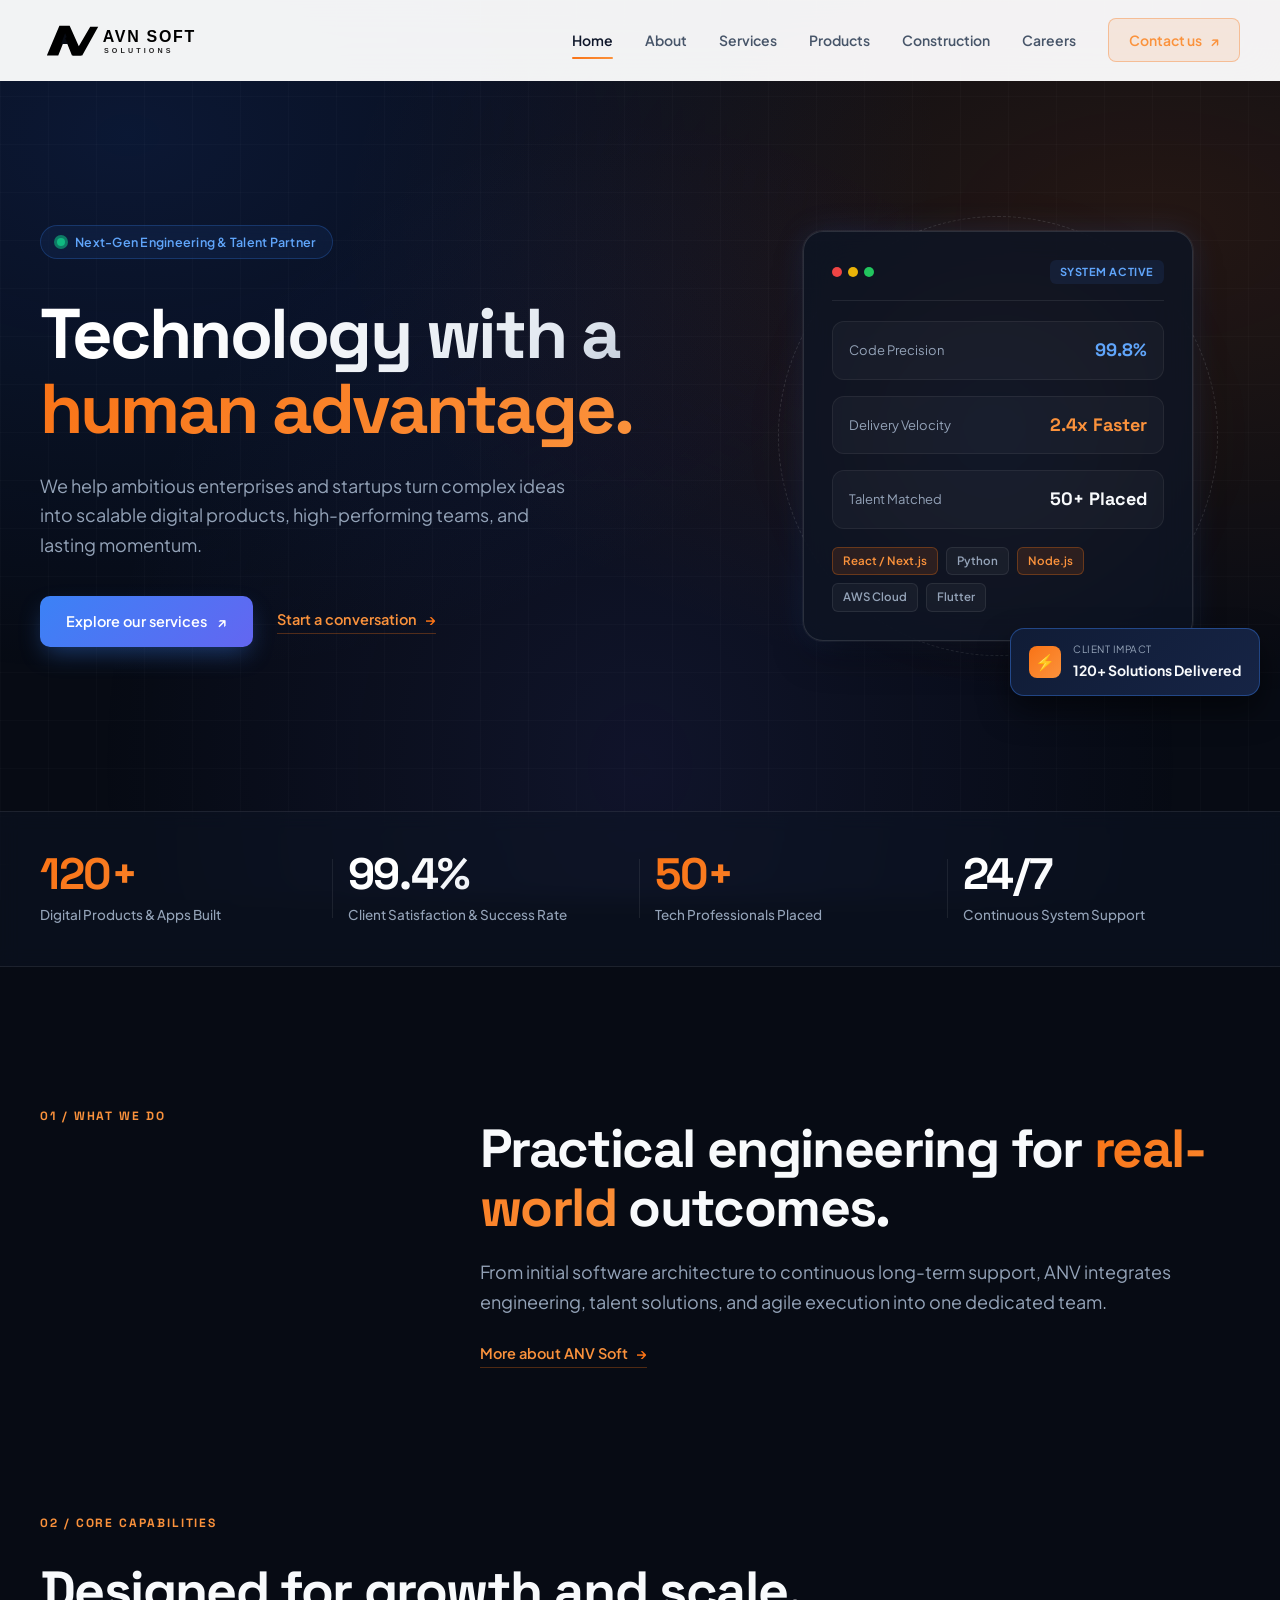
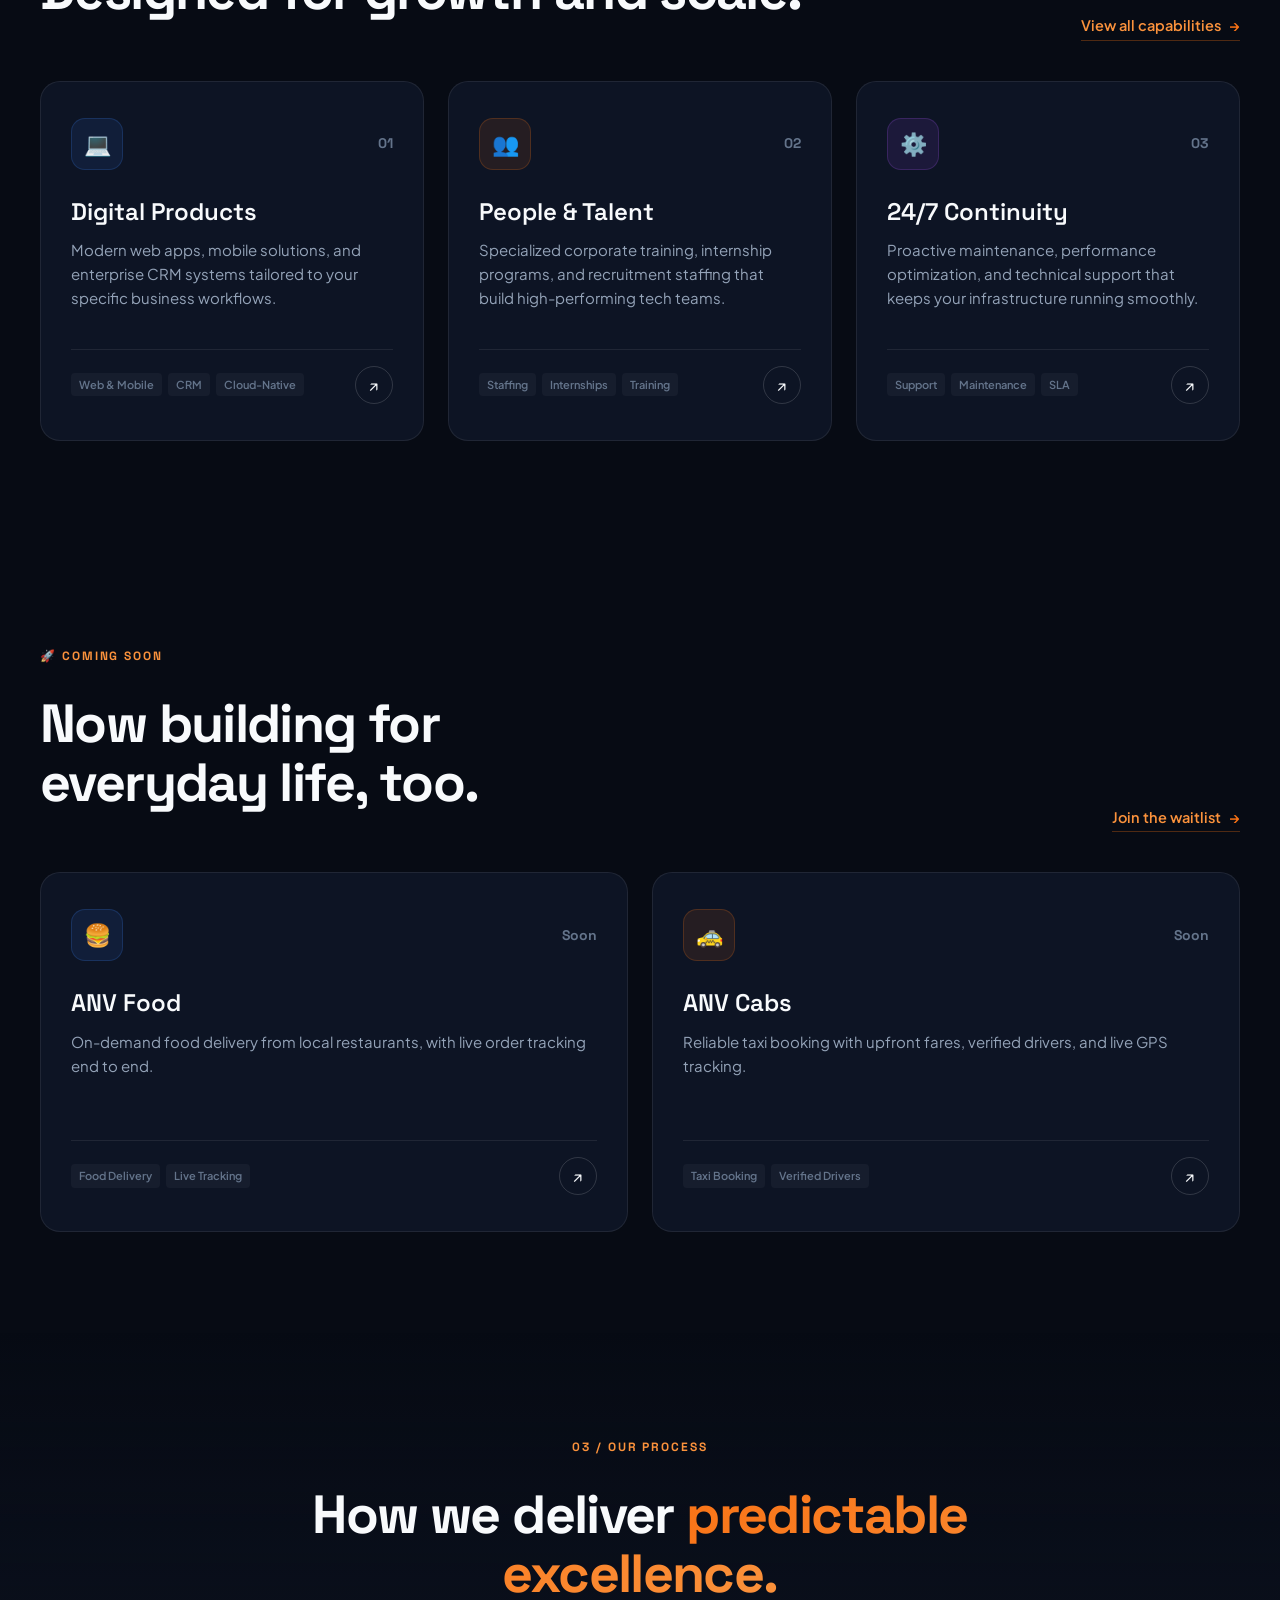
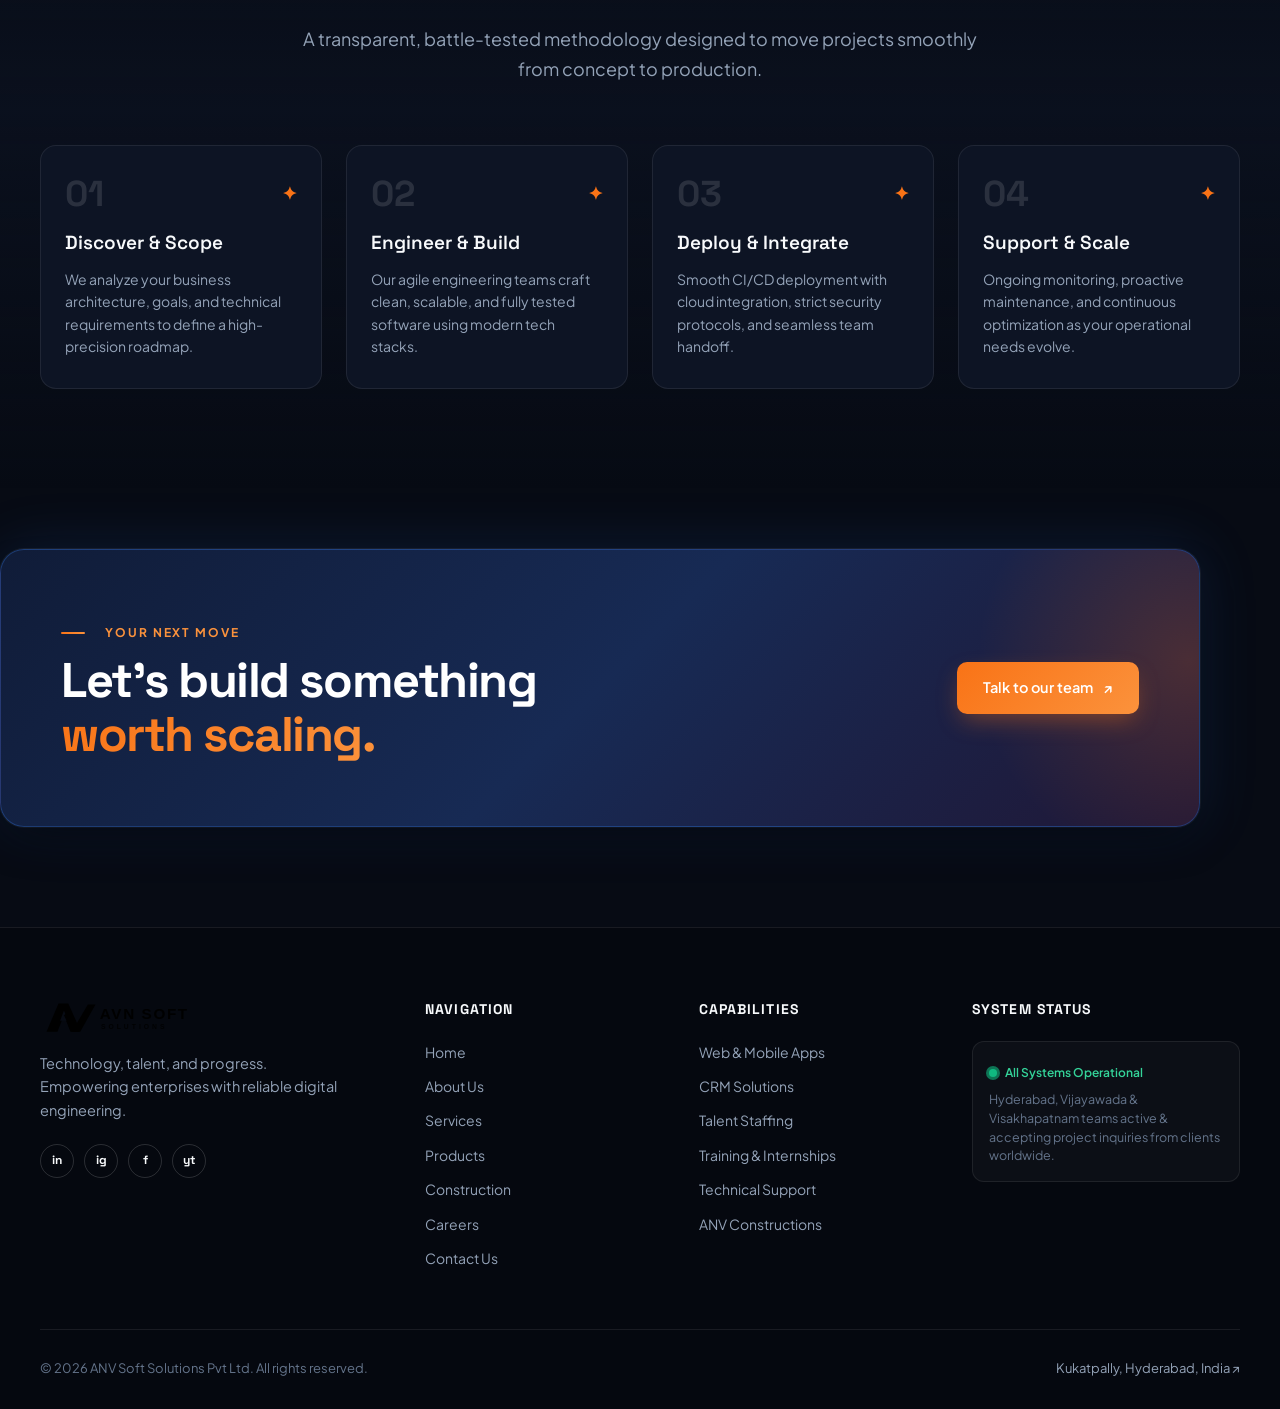
==== commit e0e10b2a: "fix: correct brand name from AVN to ANV Soft Solutions sitewide The company's actual registered name" ====
--- a/index.html
+++ b/index.html
@@ -3,22 +3,22 @@
 <head>
   <meta charset="UTF-8">
   <meta name="viewport" content="width=device-width, initial-scale=1.0">
-  <meta name="description" content="AVN Soft Solutions delivers software, mobile apps, CRM, staffing & 24/7 support from Hyderabad, Vijayawada & Visakhapatnam for clients worldwide.">
+  <meta name="description" content="ANV Soft Solutions delivers software, mobile apps, CRM, staffing & 24/7 support from Hyderabad, Vijayawada & Visakhapatnam for clients worldwide.">
   <meta name="keywords" content="software development company Hyderabad, software company Vijayawada, software company Visakhapatnam, web and mobile app development, CRM solutions, technology staffing, IT training and internships, construction and building design AutoCAD, remote software development team">
   <meta name="robots" content="index, follow, max-image-preview:large">
-  <meta name="author" content="AVN Soft Solutions Pvt Ltd">
+  <meta name="author" content="ANV Soft Solutions Pvt Ltd">
   <link rel="canonical" href="https://www.anvsoftsolutions.com/">
   <meta property="og:type" content="website">
   <meta property="og:url" content="https://www.anvsoftsolutions.com/">
   <meta property="og:locale" content="en_US">
-  <meta property="og:title" content="AVN Soft Solutions | Technology that moves business forward">
+  <meta property="og:title" content="ANV Soft Solutions | Technology that moves business forward">
   <meta property="og:description" content="Enterprise software development, technology staffing, professional training, construction & building design, and technical support for clients worldwide.">
-  <meta property="og:site_name" content="AVN Soft Solutions">
+  <meta property="og:site_name" content="ANV Soft Solutions">
   <meta property="og:image" content="https://www.anvsoftsolutions.com/images/logo.svg">
   <meta name="twitter:card" content="summary">
-  <meta name="twitter:title" content="AVN Soft Solutions | Technology that moves business forward">
+  <meta name="twitter:title" content="ANV Soft Solutions | Technology that moves business forward">
   <meta name="twitter:description" content="Software development, staffing, training, and technical support for clients in India and worldwide.">
-  <title>AVN Soft Solutions | Technology that moves business forward</title>
+  <title>ANV Soft Solutions | Technology that moves business forward</title>
   <link rel="preconnect" href="https://fonts.googleapis.com">
   <link rel="preconnect" href="https://fonts.gstatic.com" crossorigin>
   <link href="https://fonts.googleapis.com/css2?family=Plus+Jakarta+Sans:wght@300;400;500;600;700;800&family=Space+Grotesk:wght@500;600;700&display=swap" rel="stylesheet">
@@ -29,7 +29,7 @@
   {
     "@context": "https://schema.org",
     "@type": "ProfessionalService",
-    "name": "AVN Soft Solutions Pvt Ltd",
+    "name": "ANV Soft Solutions Pvt Ltd",
     "description": "Software development, technology staffing, professional training, and technical support from Hyderabad, Vijayawada, and Visakhapatnam.",
     "telephone": "+91-81216-01057",
     "email": "info@anvsoftsolutions.com",
@@ -52,7 +52,7 @@
     "image": "https://www.anvsoftsolutions.com/images/logo.svg",
     "hasOfferCatalog": {
       "@type": "OfferCatalog",
-      "name": "AVN Soft Solutions services",
+      "name": "ANV Soft Solutions services",
       "itemListElement": [
         {"@type": "Offer", "itemOffered": {"@type": "Service", "name": "Web development"}},
         {"@type": "Offer", "itemOffered": {"@type": "Service", "name": "Mobile app development"}},
@@ -70,8 +70,8 @@
   <!-- Sticky Site Header -->
   <header class="site-header">
     <div class="container nav-wrap">
-      <a class="brand" href="./" aria-label="AVN Soft Solutions Home">
-        <img src="images/logo.svg" alt="AVN Soft Solutions Logo" class="brand-logo-img" style="height: 40px; width: auto;" />
+      <a class="brand" href="./" aria-label="ANV Soft Solutions Home">
+        <img src="images/logo.svg" alt="ANV Soft Solutions Logo" class="brand-logo-img" style="height: 40px; width: auto;" />
       </a>
       
       <button class="menu-toggle" aria-label="Toggle Navigation" aria-expanded="false">
@@ -186,8 +186,8 @@
       <div class="section-label reveal">01 / What we do</div>
       <div class="reveal delay-1">
         <h2>Practical engineering for <span>real-world</span> outcomes.</h2>
-        <p class="lead">From initial software architecture to continuous long-term support, AVN integrates engineering, talent solutions, and agile execution into one dedicated team.</p>
-        <a class="text-link" href="about/" style="margin-top: 24px;">More about AVN Soft <span>→</span></a>
+        <p class="lead">From initial software architecture to continuous long-term support, ANV integrates engineering, talent solutions, and agile execution into one dedicated team.</p>
+        <a class="text-link" href="about/" style="margin-top: 24px;">More about ANV Soft <span>→</span></a>
       </div>
     </section>
 
@@ -288,7 +288,7 @@
               <span class="card-number">Soon</span>
             </div>
             <div class="card-content">
-              <h3>AVN Food</h3>
+              <h3>ANV Food</h3>
               <p>On-demand food delivery from local restaurants, with live order tracking end to end.</p>
             </div>
           </div>
@@ -297,7 +297,7 @@
               <span class="tag">Food Delivery</span>
               <span class="tag">Live Tracking</span>
             </div>
-            <a href="products/" class="circle-arrow" aria-label="Explore AVN Food">↗</a>
+            <a href="products/" class="circle-arrow" aria-label="Explore ANV Food">↗</a>
           </div>
         </div>
 
@@ -308,7 +308,7 @@
               <span class="card-number">Soon</span>
             </div>
             <div class="card-content">
-              <h3>AVN Cabs</h3>
+              <h3>ANV Cabs</h3>
               <p>Reliable taxi booking with upfront fares, verified drivers, and live GPS tracking.</p>
             </div>
           </div>
@@ -317,7 +317,7 @@
               <span class="tag">Taxi Booking</span>
               <span class="tag">Verified Drivers</span>
             </div>
-            <a href="products/" class="circle-arrow" aria-label="Explore AVN Cabs">↗</a>
+            <a href="products/" class="circle-arrow" aria-label="Explore ANV Cabs">↗</a>
           </div>
         </div>
       </div>
@@ -378,8 +378,8 @@
   <footer class="site-footer">
     <div class="container footer-grid">
       <div class="footer-about">
-        <a class="brand" href="./" aria-label="AVN Soft Solutions Home">
-          <img src="images/logo.svg" alt="AVN Soft Solutions Logo" style="height: 38px; width: auto;" />
+        <a class="brand" href="./" aria-label="ANV Soft Solutions Home">
+          <img src="images/logo.svg" alt="ANV Soft Solutions Logo" style="height: 38px; width: auto;" />
         </a>
         <p>Technology, talent, and progress.<br>Empowering enterprises with reliable digital engineering.</p>
         <div class="social-links" aria-label="Social media links">
@@ -428,7 +428,7 @@
     </div>
 
     <div class="container footer-bottom">
-      <span>© 2026 AVN Soft Solutions Pvt Ltd. All rights reserved.</span>
+      <span>© 2026 ANV Soft Solutions Pvt Ltd. All rights reserved.</span>
       <a href="https://maps.google.com/?q=Rajashekara+Enclave+Kukatpally+Hyderabad" target="_blank" rel="noreferrer">Kukatpally, Hyderabad, India ↗</a>
     </div>
   </footer>
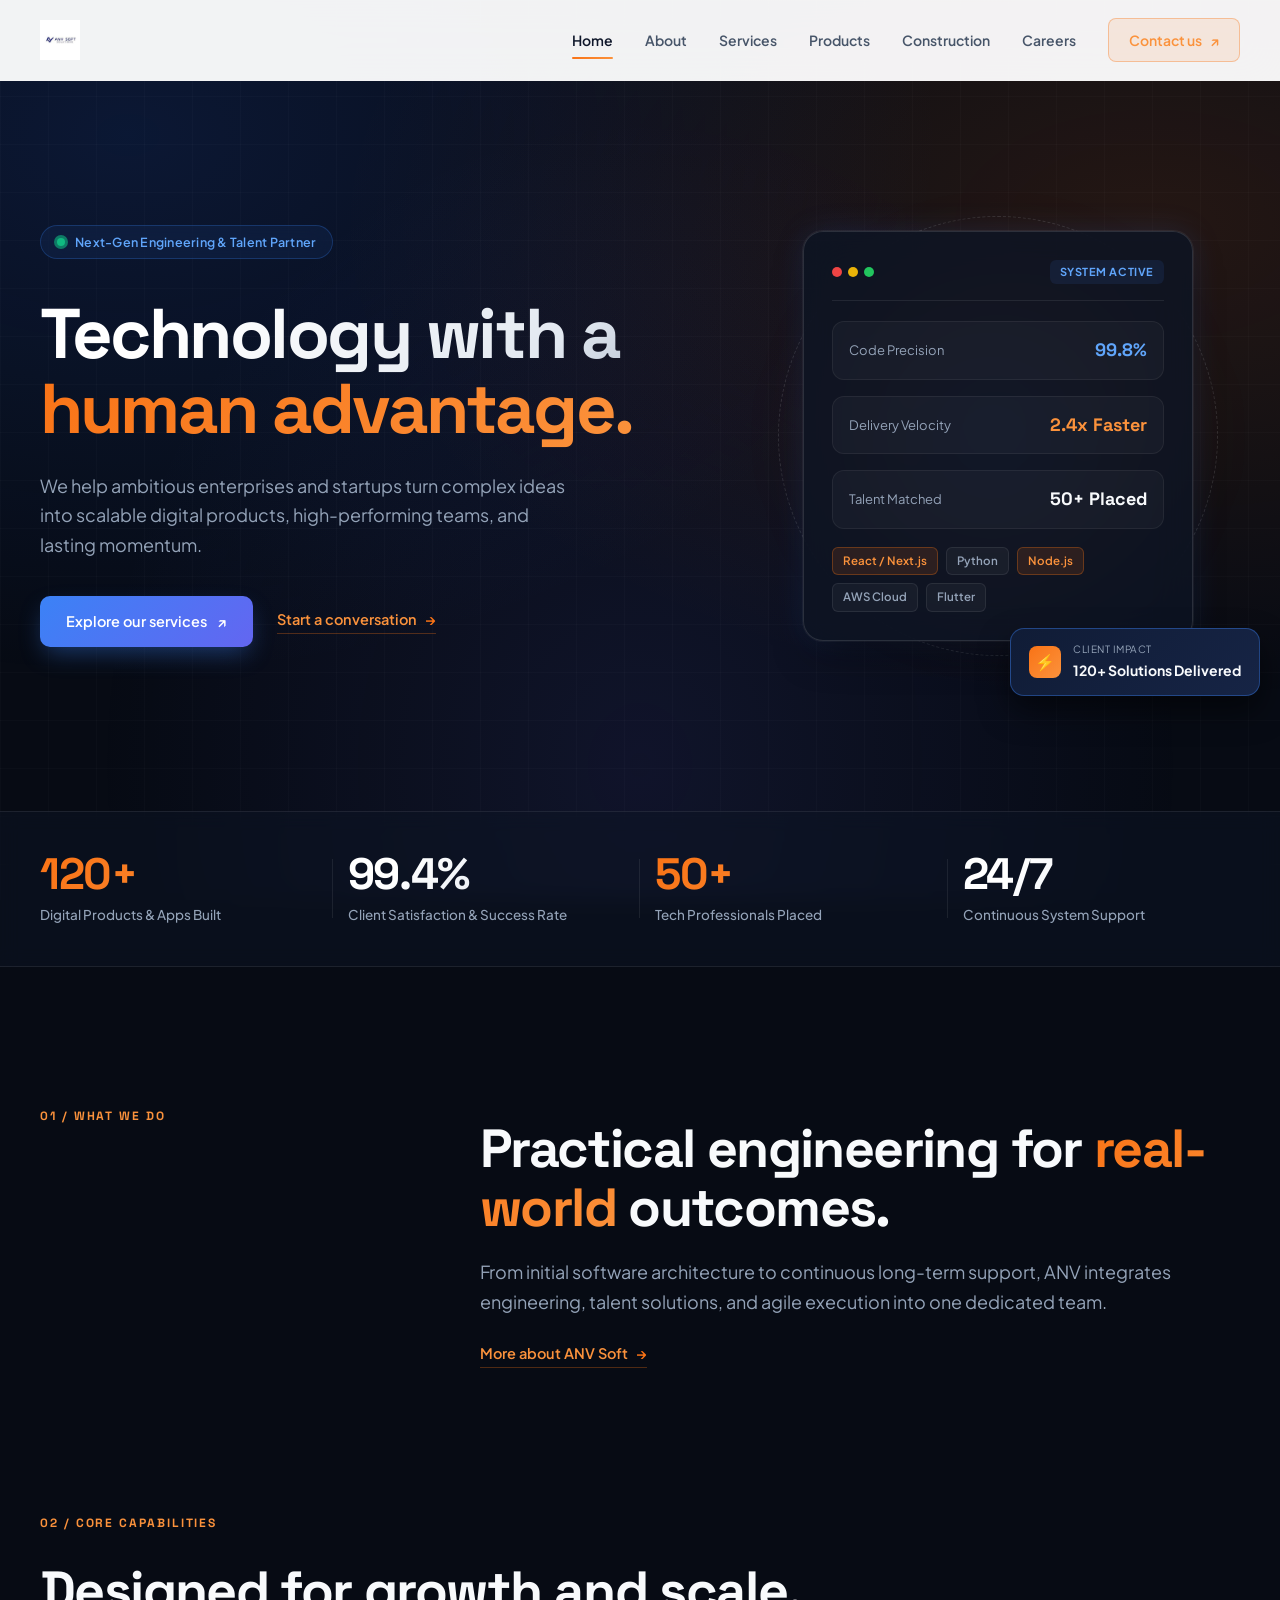
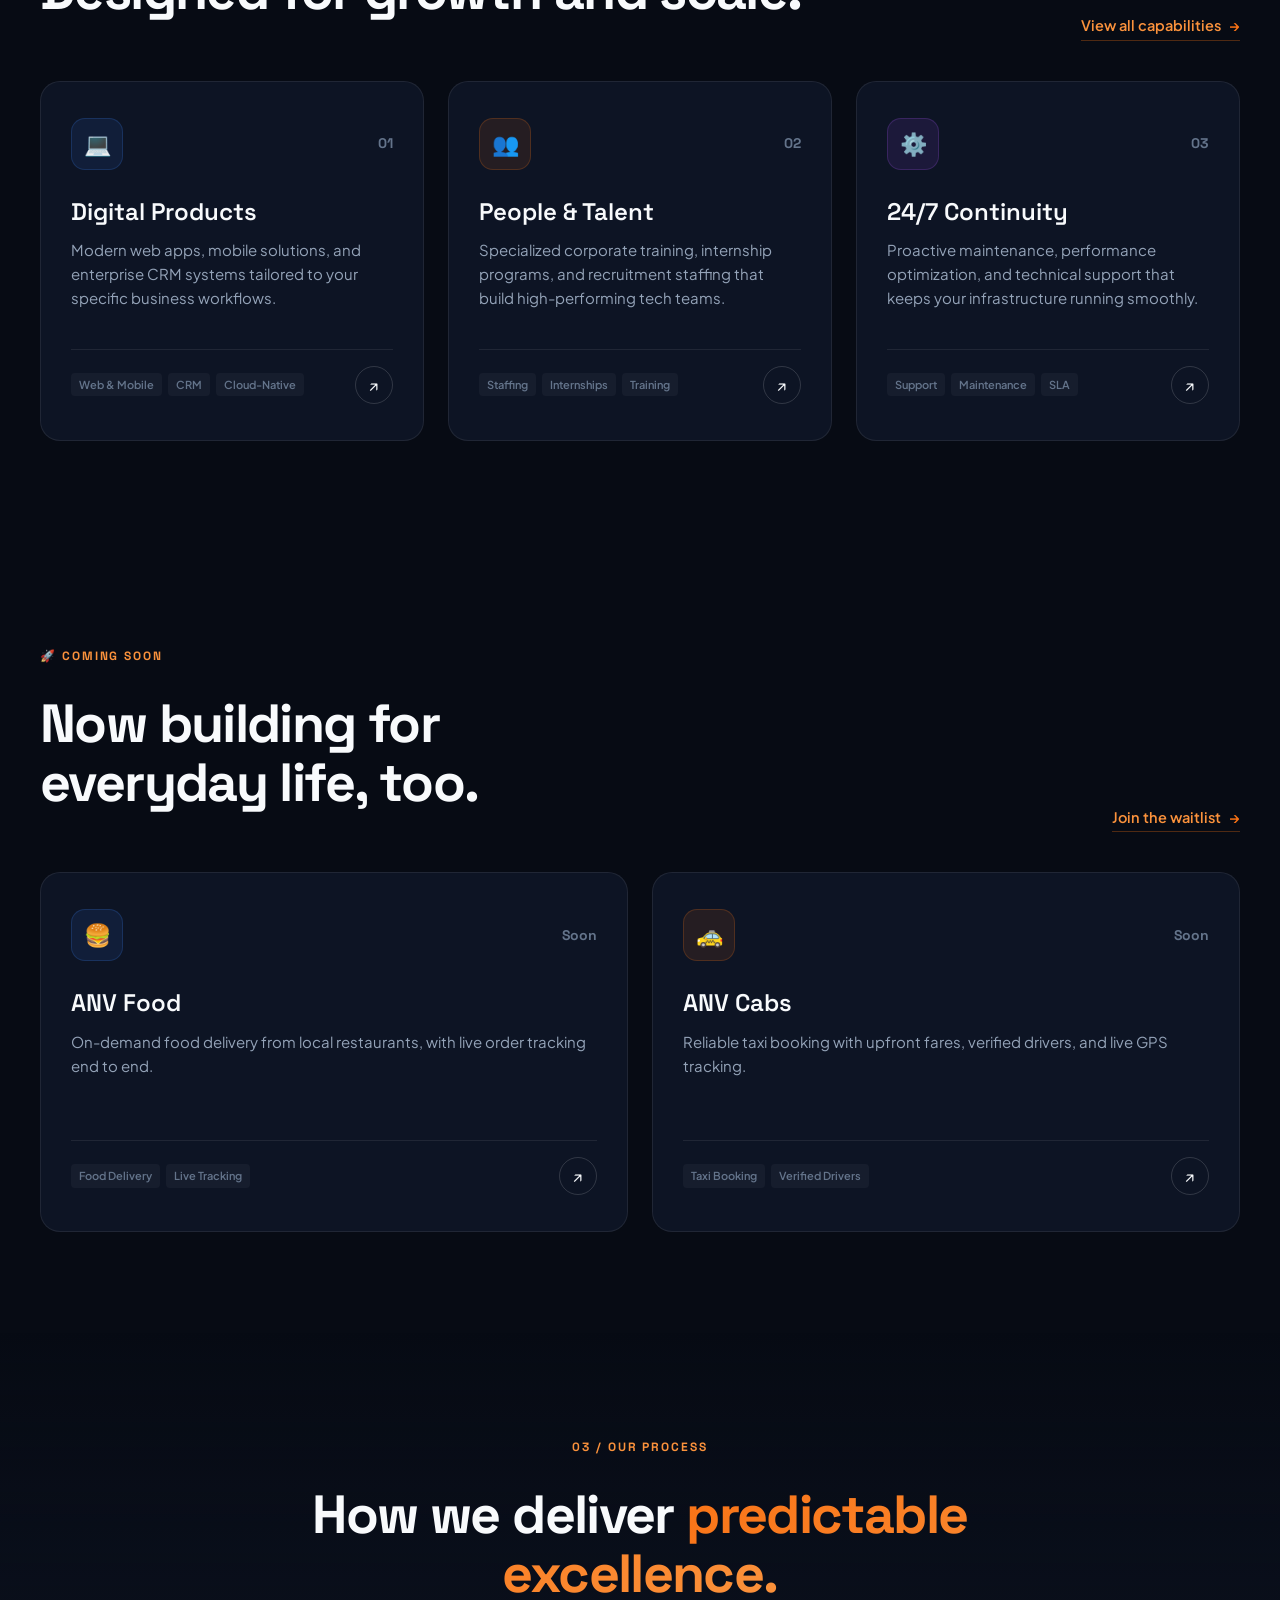
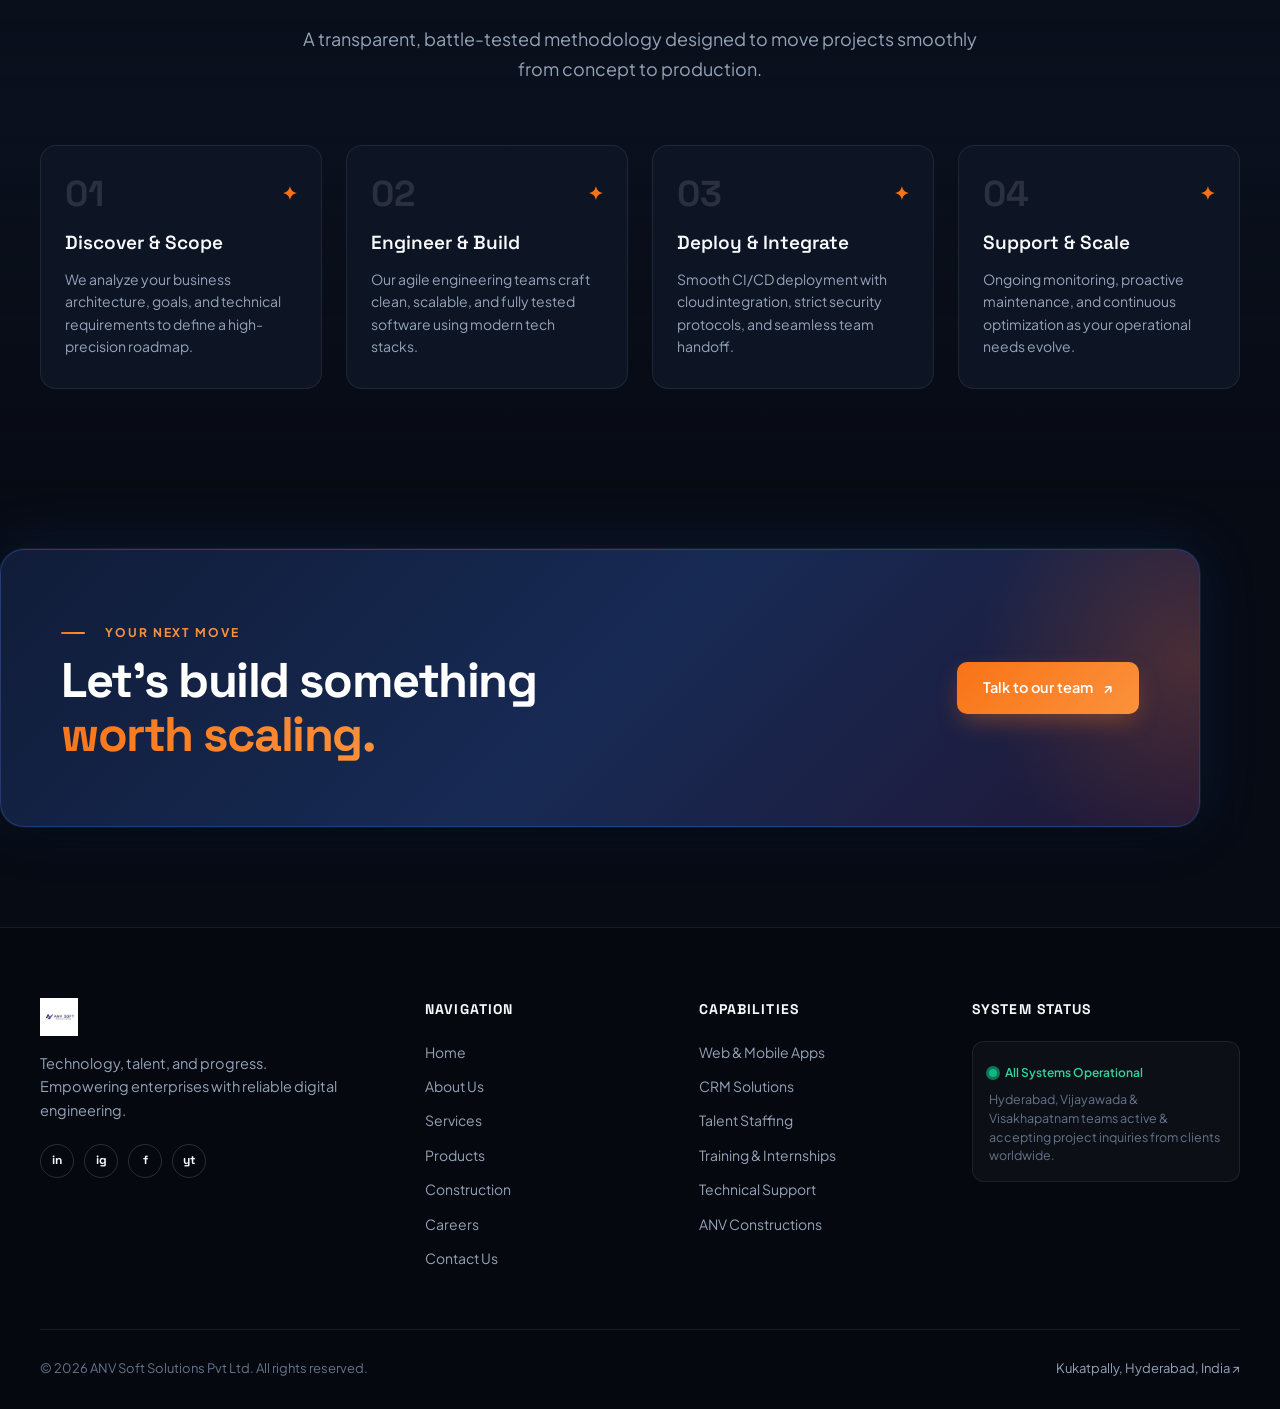
==== commit 455ee7ed: "feat: use real ANV Soft Solutions logo image, remove hardcoded SVG logo Replaces the hand-coded inli" ====
--- a/index.html
+++ b/index.html
@@ -14,7 +14,7 @@
   <meta property="og:title" content="ANV Soft Solutions | Technology that moves business forward">
   <meta property="og:description" content="Enterprise software development, technology staffing, professional training, construction & building design, and technical support for clients worldwide.">
   <meta property="og:site_name" content="ANV Soft Solutions">
-  <meta property="og:image" content="https://www.anvsoftsolutions.com/images/logo.svg">
+  <meta property="og:image" content="https://www.anvsoftsolutions.com/images/logo.jpg">
   <meta name="twitter:card" content="summary">
   <meta name="twitter:title" content="ANV Soft Solutions | Technology that moves business forward">
   <meta name="twitter:description" content="Software development, staffing, training, and technical support for clients in India and worldwide.">
@@ -49,7 +49,7 @@
       "addressCountry": "IN"
     },
     "url": "https://www.anvsoftsolutions.com/",
-    "image": "https://www.anvsoftsolutions.com/images/logo.svg",
+    "image": "https://www.anvsoftsolutions.com/images/logo.jpg",
     "hasOfferCatalog": {
       "@type": "OfferCatalog",
       "name": "ANV Soft Solutions services",
@@ -71,7 +71,7 @@
   <header class="site-header">
     <div class="container nav-wrap">
       <a class="brand" href="./" aria-label="ANV Soft Solutions Home">
-        <img src="images/logo.svg" alt="ANV Soft Solutions Logo" class="brand-logo-img" style="height: 40px; width: auto;" />
+        <img src="images/logo.jpg" alt="ANV Soft Solutions Logo" class="brand-logo-img" style="height: 40px; width: auto;" />
       </a>
       
       <button class="menu-toggle" aria-label="Toggle Navigation" aria-expanded="false">
@@ -379,7 +379,7 @@
     <div class="container footer-grid">
       <div class="footer-about">
         <a class="brand" href="./" aria-label="ANV Soft Solutions Home">
-          <img src="images/logo.svg" alt="ANV Soft Solutions Logo" style="height: 38px; width: auto;" />
+          <img src="images/logo.jpg" alt="ANV Soft Solutions Logo" style="height: 38px; width: auto;" />
         </a>
         <p>Technology, talent, and progress.<br>Empowering enterprises with reliable digital engineering.</p>
         <div class="social-links" aria-label="Social media links">
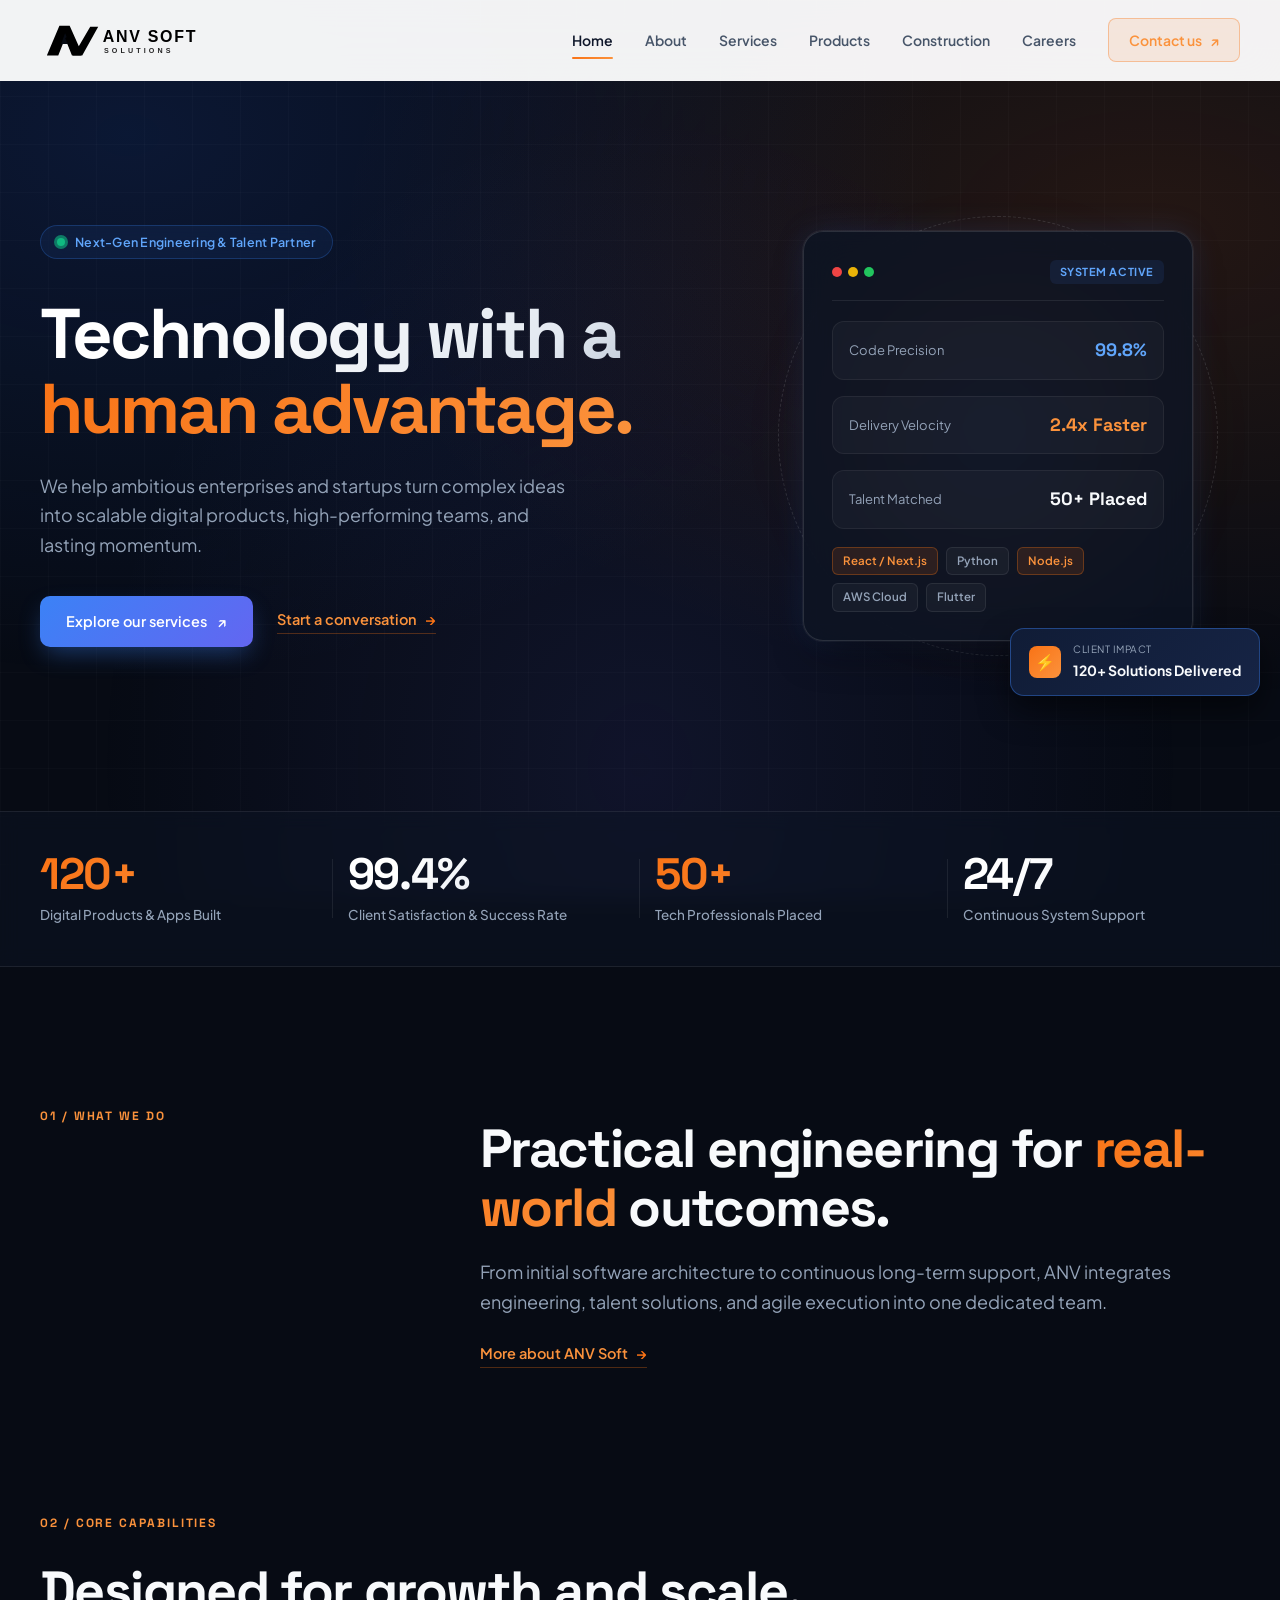
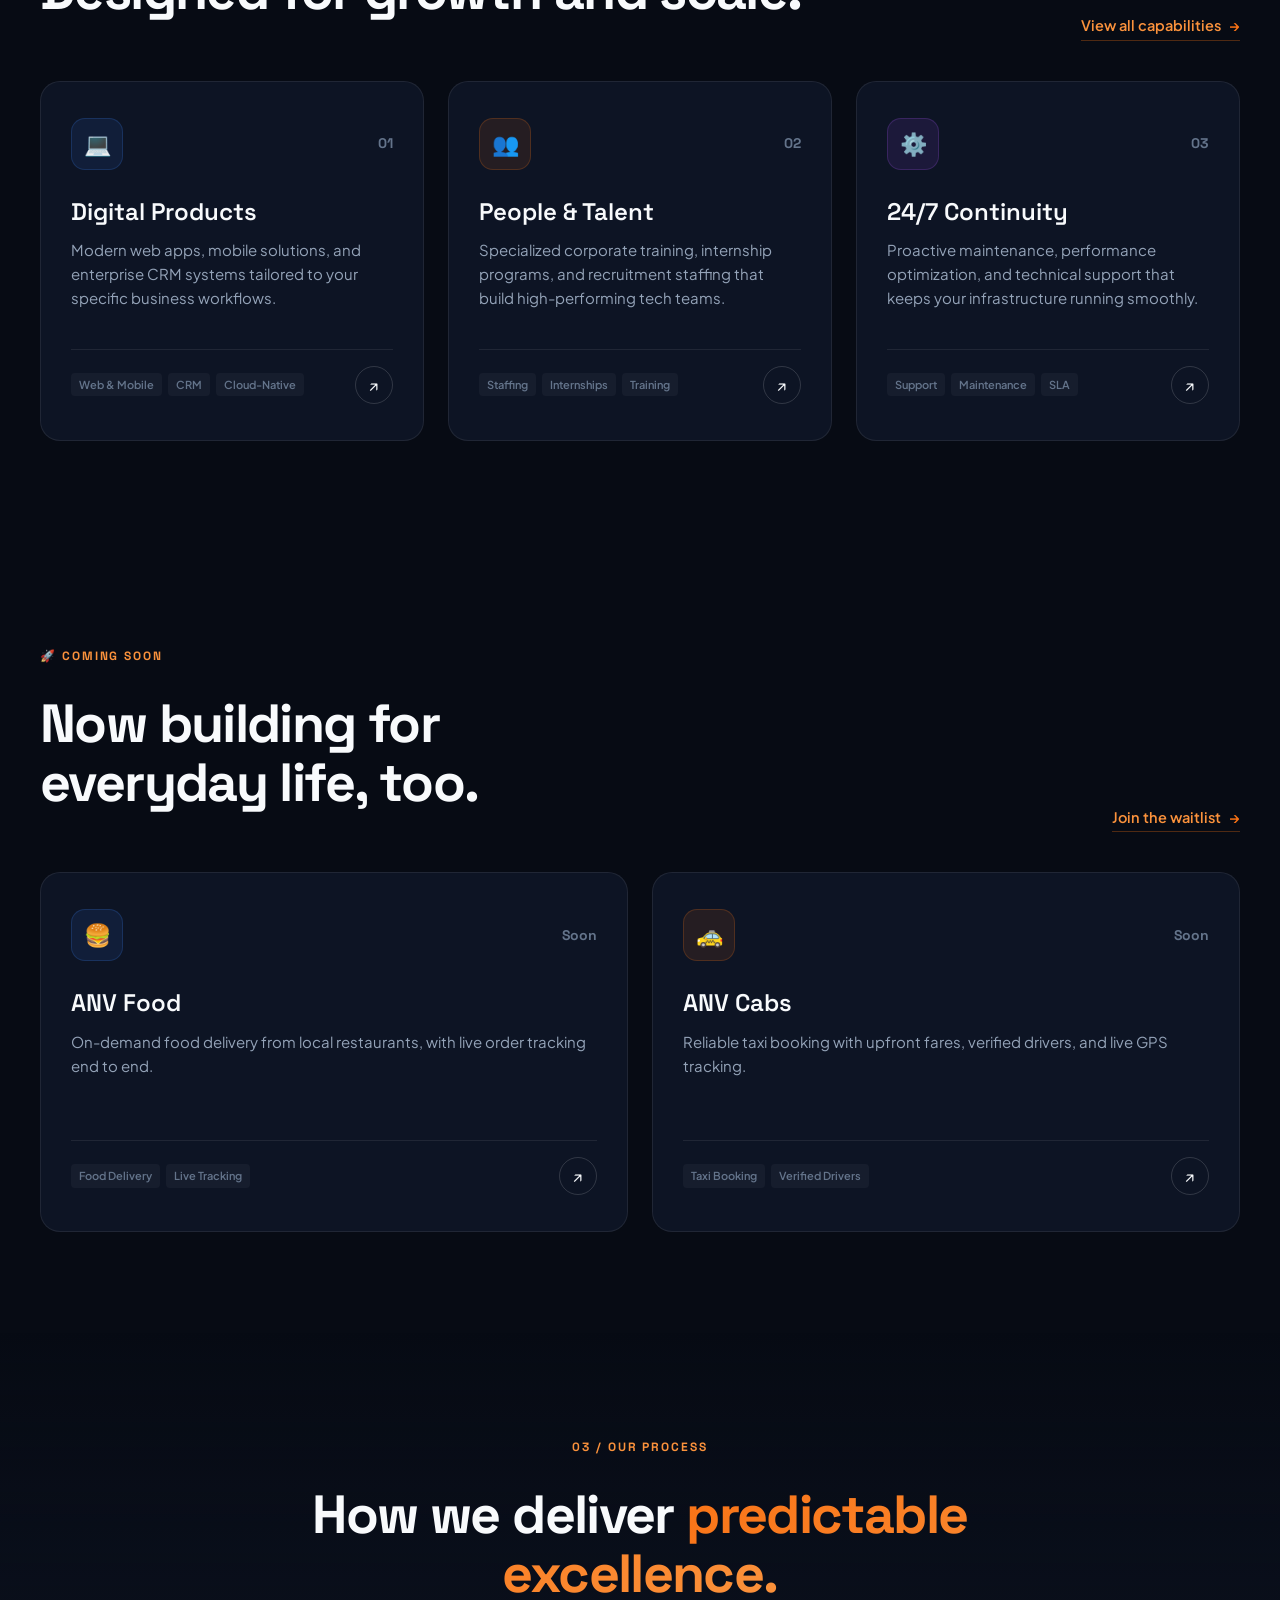
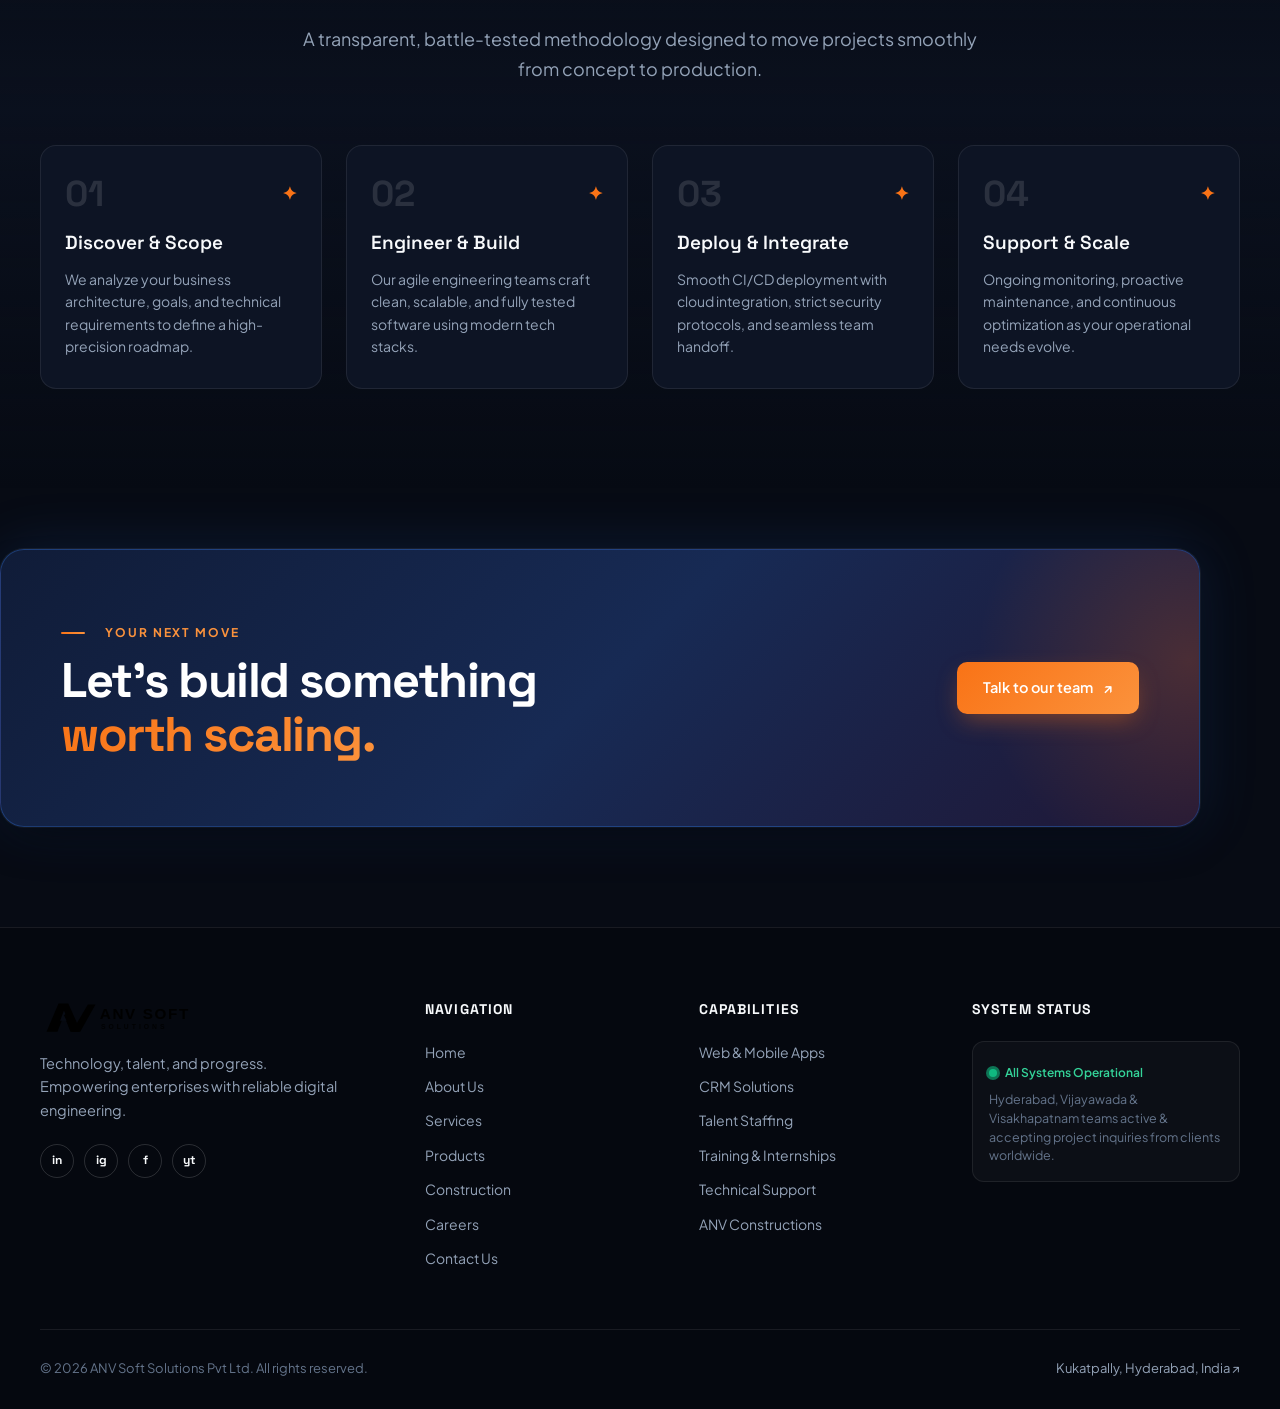
==== commit 0c25a5b7: "fix: revert visible logo to SVG, the provided JPG is too low-res (200x200) The uploaded logo.jpg is " ====
--- a/index.html
+++ b/index.html
@@ -71,7 +71,7 @@
   <header class="site-header">
     <div class="container nav-wrap">
       <a class="brand" href="./" aria-label="ANV Soft Solutions Home">
-        <img src="images/logo.jpg" alt="ANV Soft Solutions Logo" class="brand-logo-img" style="height: 40px; width: auto;" />
+        <img src="images/logo.svg" alt="ANV Soft Solutions Logo" class="brand-logo-img" style="height: 40px; width: auto;" />
       </a>
       
       <button class="menu-toggle" aria-label="Toggle Navigation" aria-expanded="false">
@@ -379,7 +379,7 @@
     <div class="container footer-grid">
       <div class="footer-about">
         <a class="brand" href="./" aria-label="ANV Soft Solutions Home">
-          <img src="images/logo.jpg" alt="ANV Soft Solutions Logo" style="height: 38px; width: auto;" />
+          <img src="images/logo.svg" alt="ANV Soft Solutions Logo" style="height: 38px; width: auto;" />
         </a>
         <p>Technology, talent, and progress.<br>Empowering enterprises with reliable digital engineering.</p>
         <div class="social-links" aria-label="Social media links">
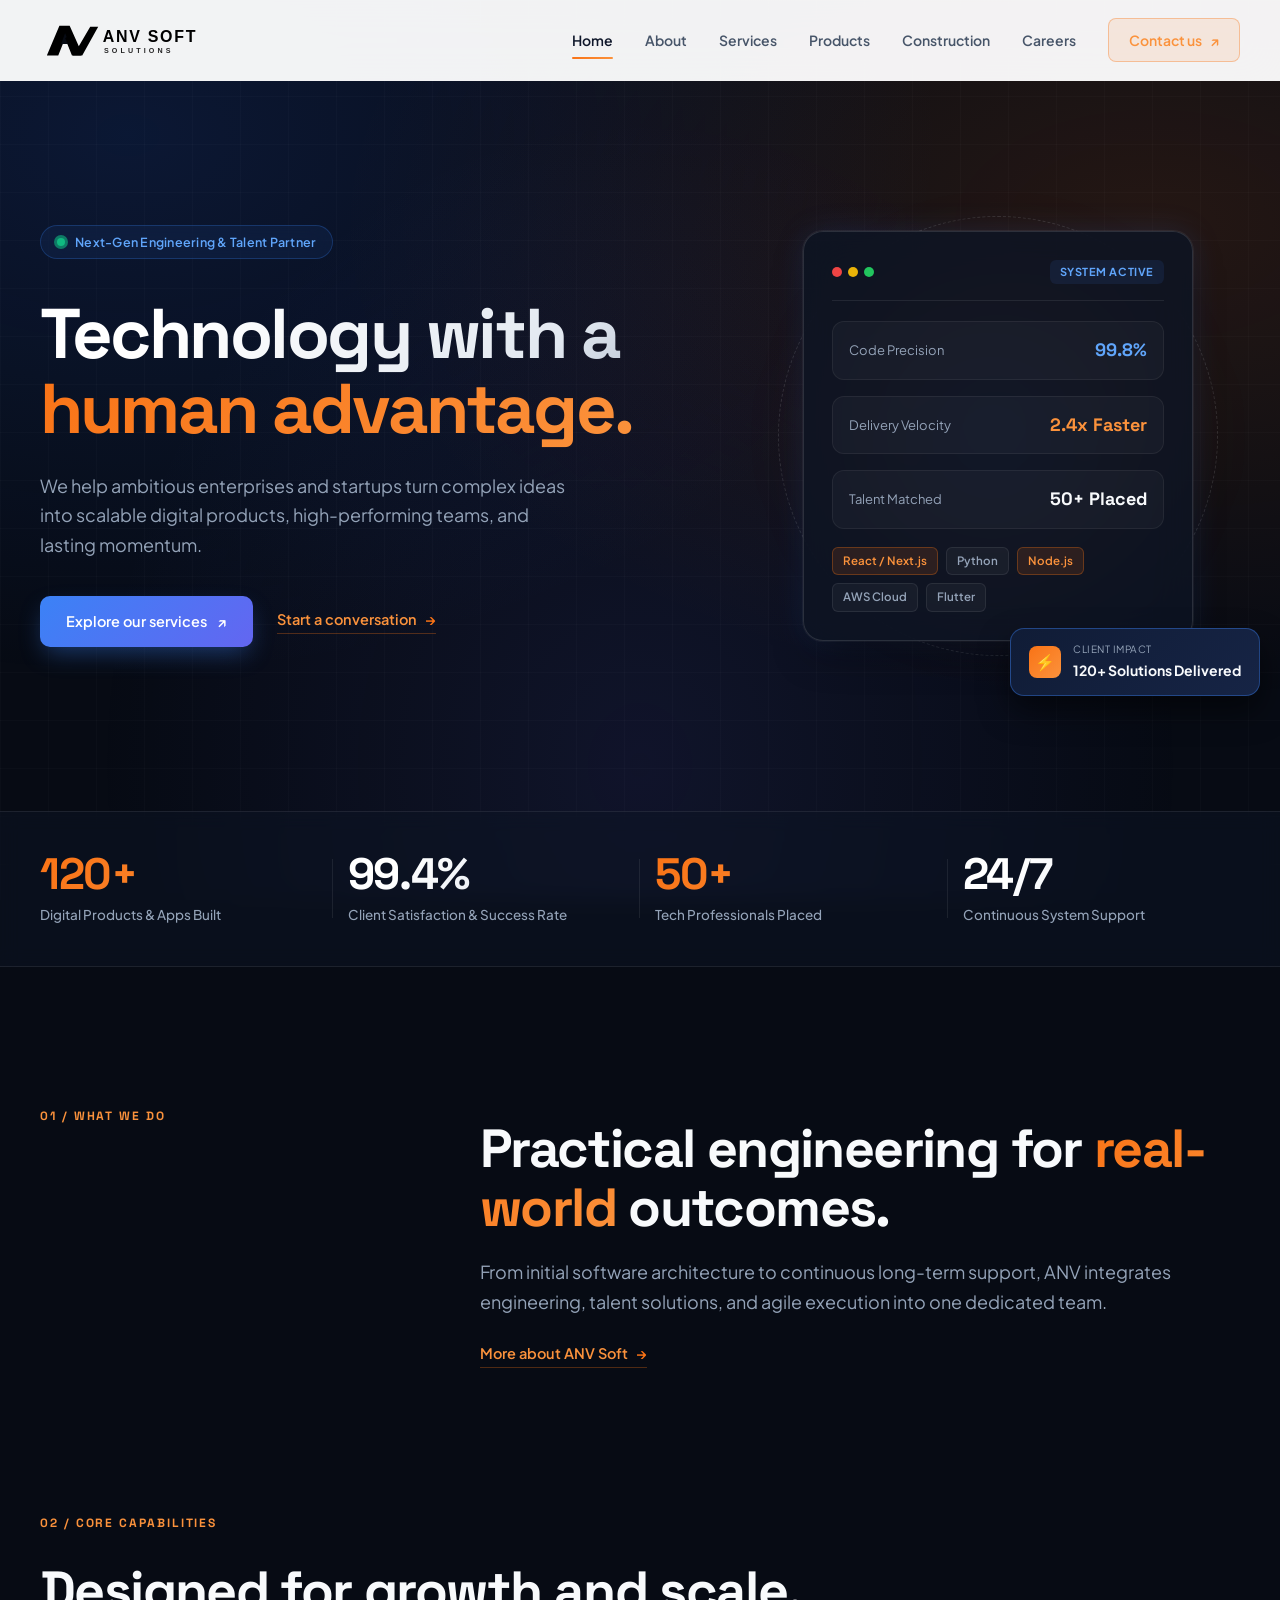
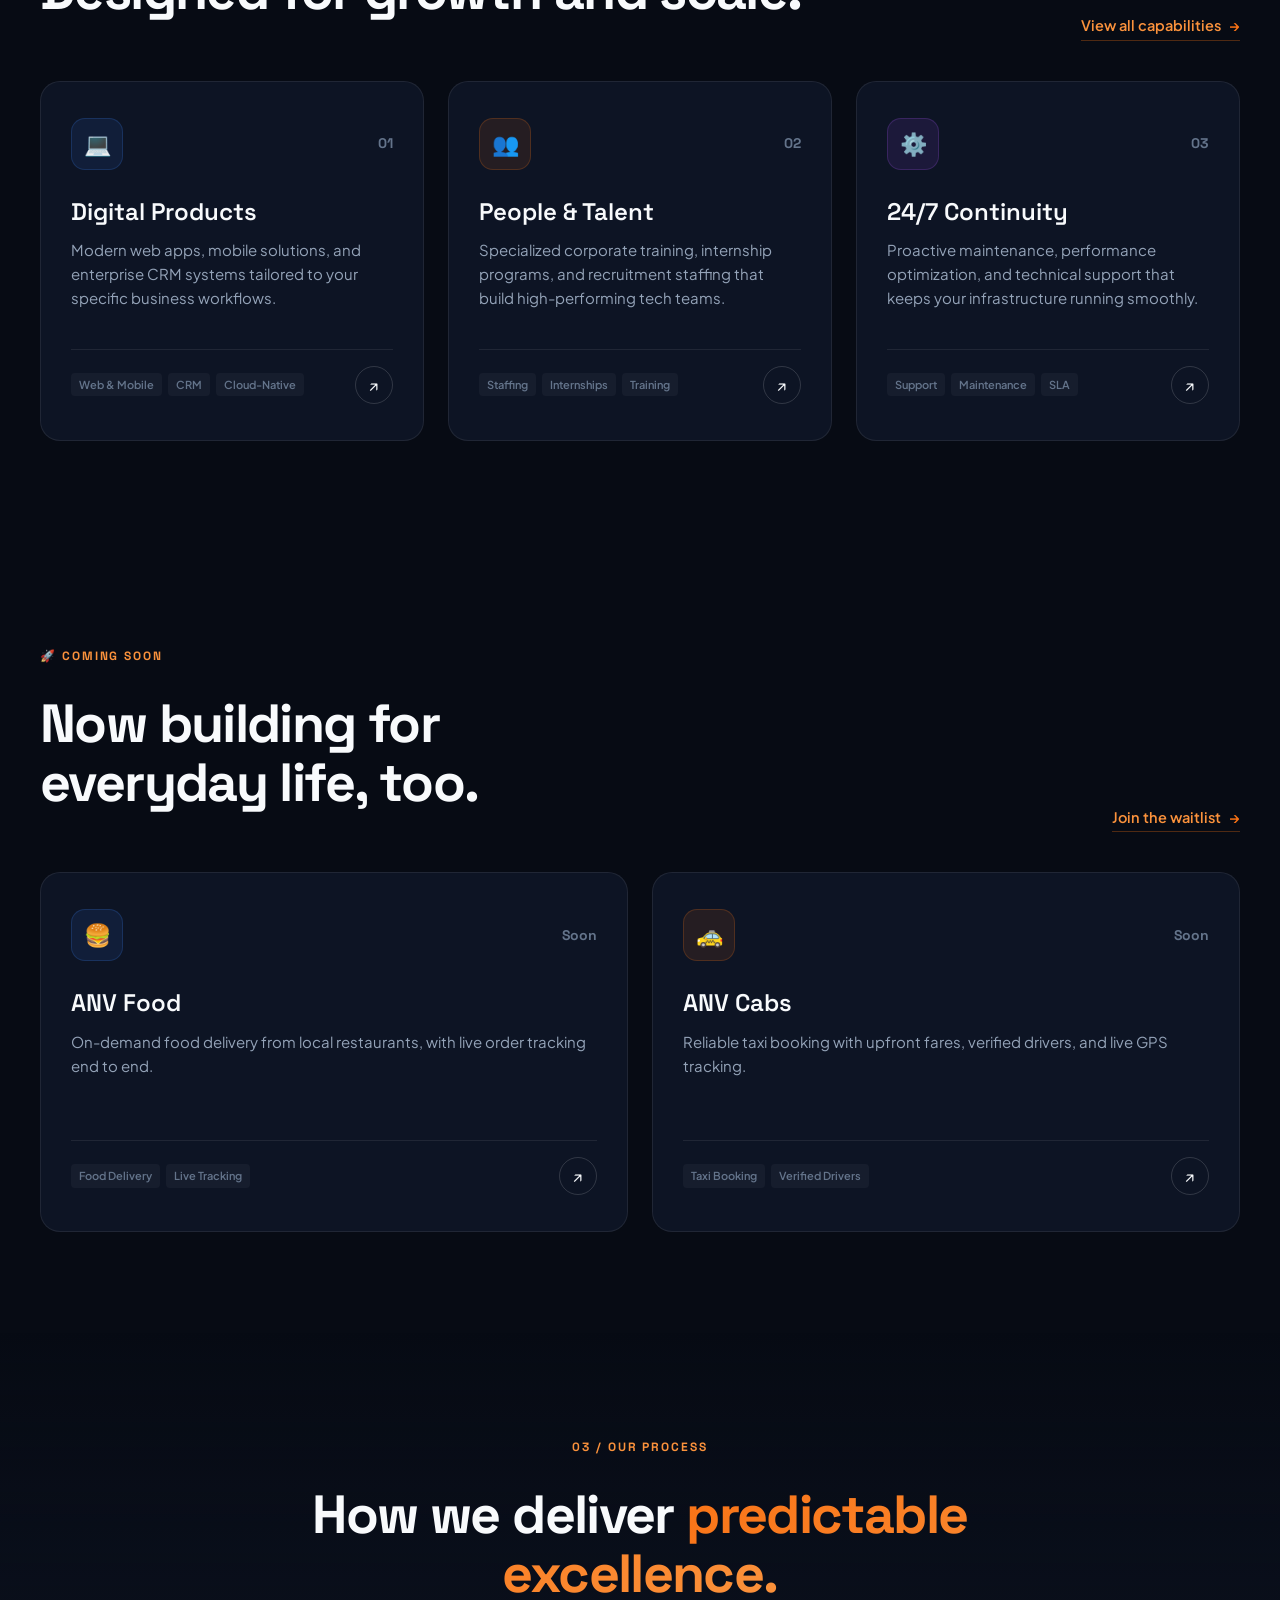
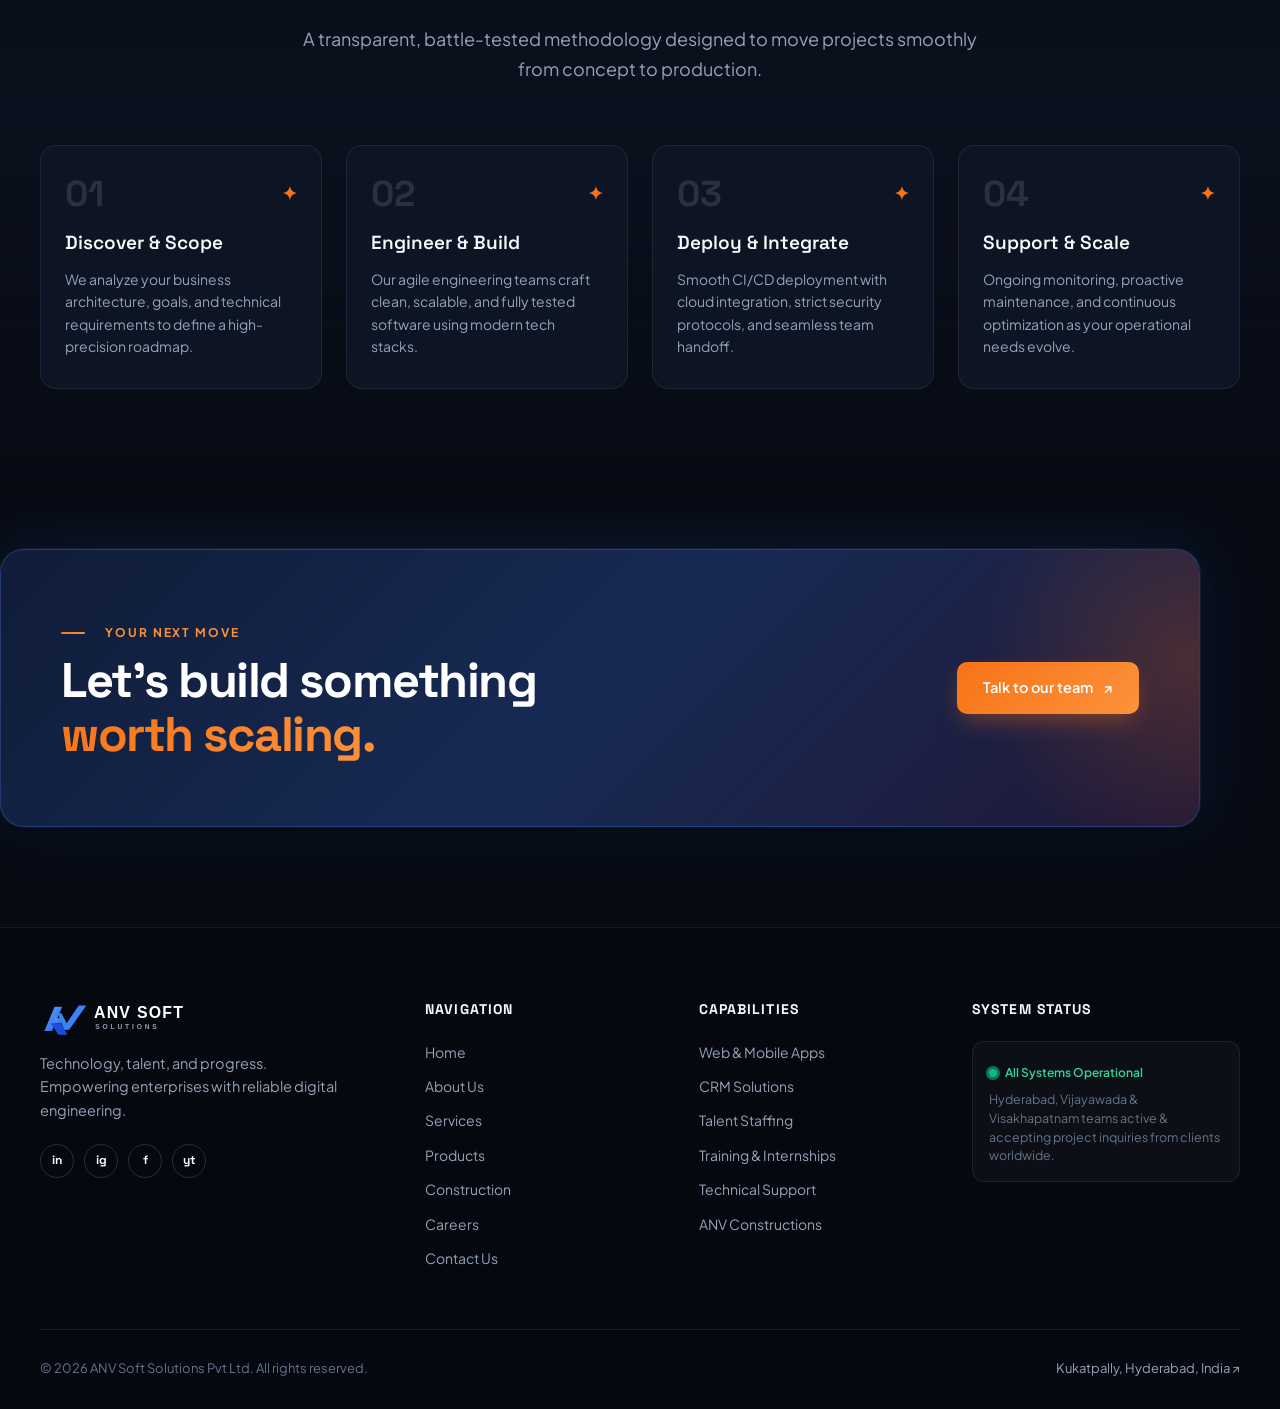
==== commit 7192f69e: "fix: make logo visible in the dark footer The footer logo used logo.svg with fill="currentColor", wh" ====
--- a/index.html
+++ b/index.html
@@ -379,7 +379,7 @@
     <div class="container footer-grid">
       <div class="footer-about">
         <a class="brand" href="./" aria-label="ANV Soft Solutions Home">
-          <img src="images/logo.svg" alt="ANV Soft Solutions Logo" style="height: 38px; width: auto;" />
+          <img src="images/logo-white.svg" alt="ANV Soft Solutions Logo" style="height: 38px; width: auto;" />
         </a>
         <p>Technology, talent, and progress.<br>Empowering enterprises with reliable digital engineering.</p>
         <div class="social-links" aria-label="Social media links">
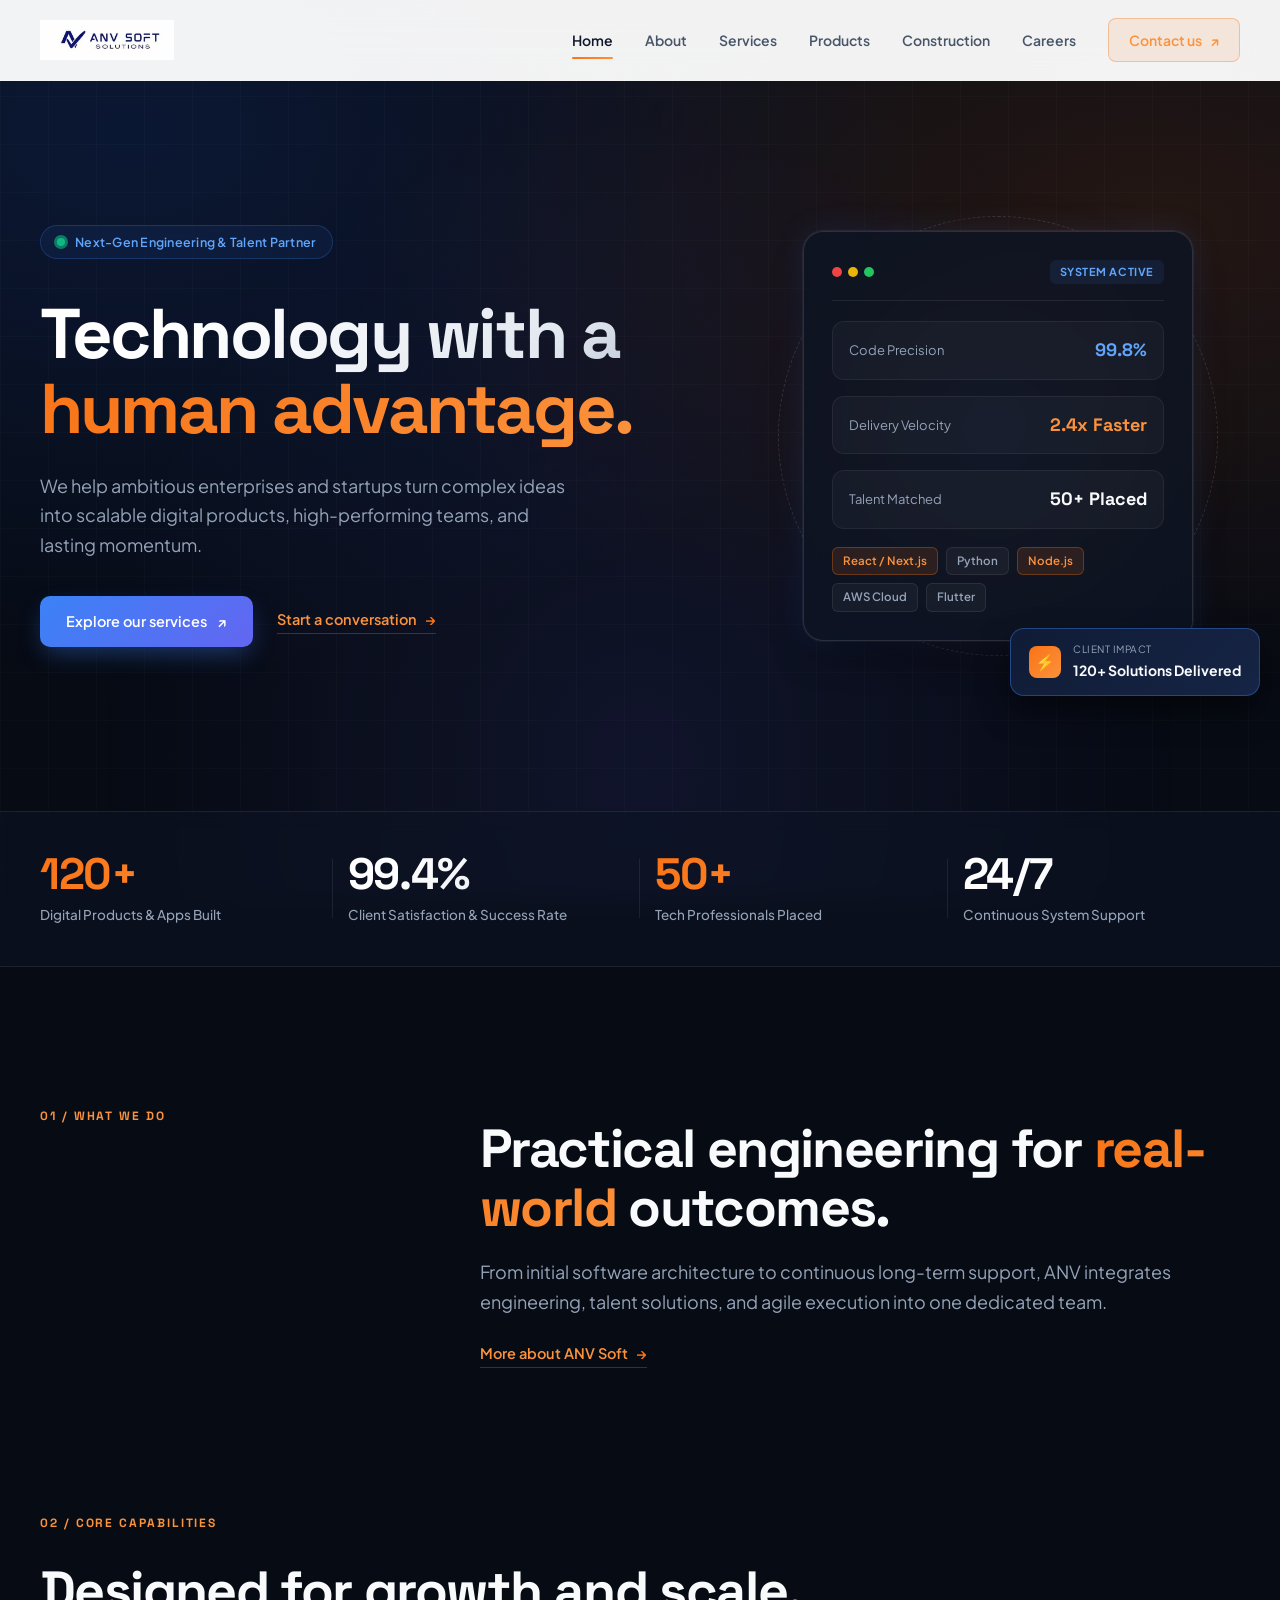
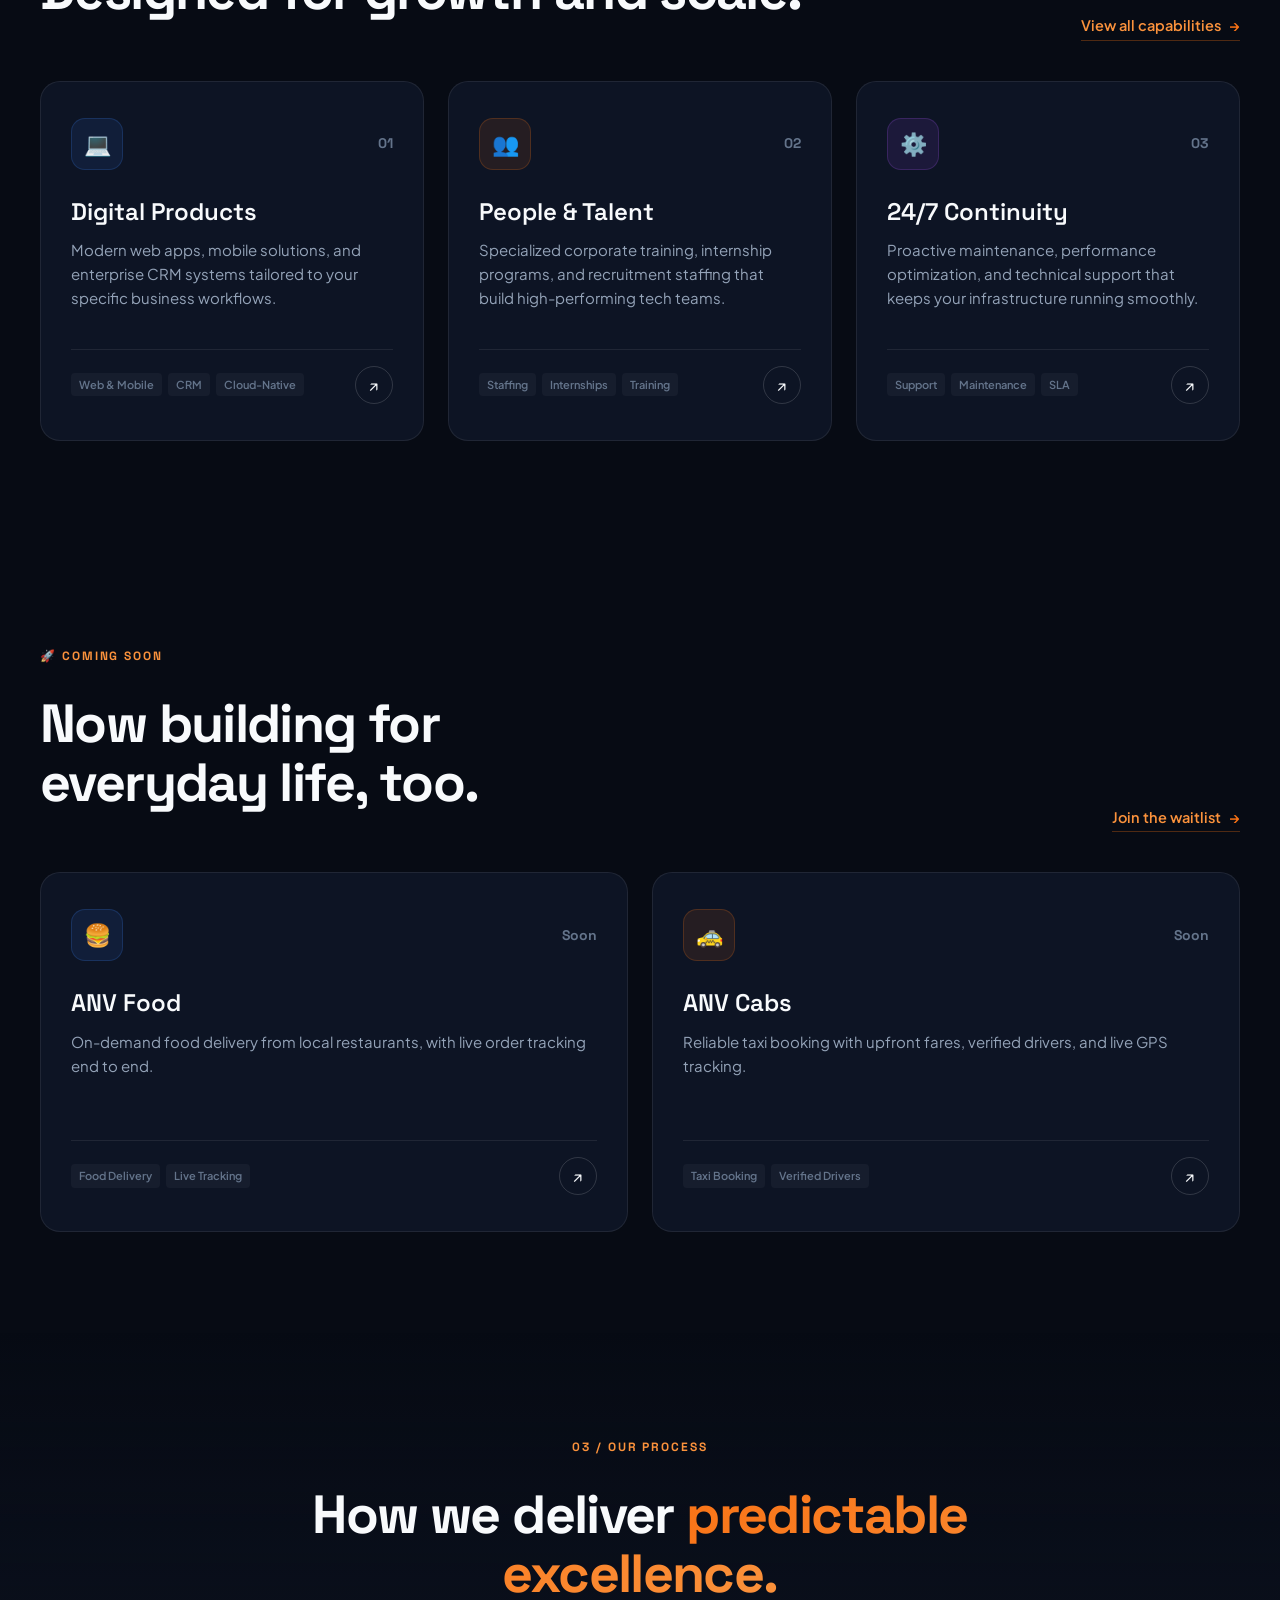
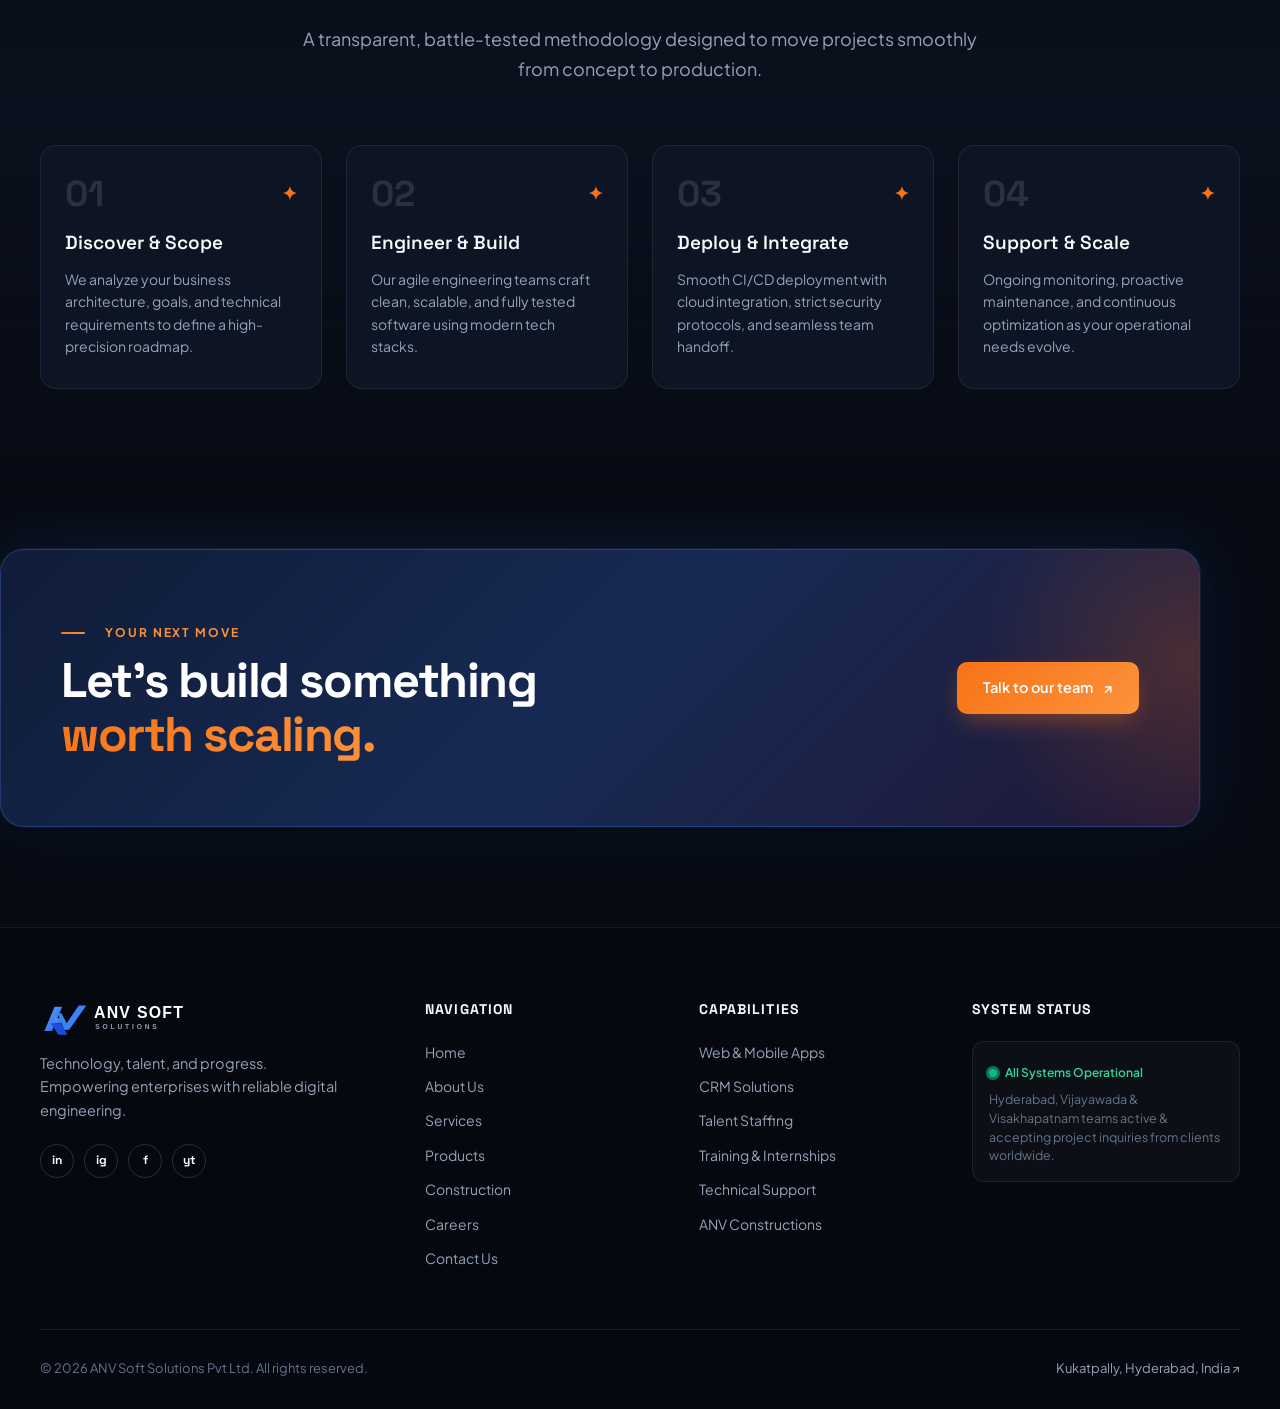
==== commit b8f97e52: "feat: add initial HTML structure and metadata for AVN Soft Solutions website" ====
--- a/index.html
+++ b/index.html
@@ -23,8 +23,12 @@
   <link rel="preconnect" href="https://fonts.gstatic.com" crossorigin>
   <link href="https://fonts.googleapis.com/css2?family=Plus+Jakarta+Sans:wght@300;400;500;600;700;800&family=Space+Grotesk:wght@500;600;700&display=swap" rel="stylesheet">
   <link rel="stylesheet" href="css/style.css">
-  <link rel="icon" type="image/svg+xml" href="images/logo.svg">
-  <link rel="apple-touch-icon" href="images/logo.svg">
+  <link rel="icon" type="image/svg+xml" href="images/icon.svg">
+  <link rel="icon" type="image/png" sizes="32x32" href="images/favicon-32x32.png">
+  <link rel="icon" type="image/png" sizes="16x16" href="images/favicon-16x16.png">
+  <link rel="apple-touch-icon" sizes="180x180" href="images/apple-touch-icon.png">
+  <link rel="manifest" href="site.webmanifest">
+  <meta name="theme-color" content="#1d4ed8">
   <script type="application/ld+json">
   {
     "@context": "https://schema.org",
@@ -71,7 +75,7 @@
   <header class="site-header">
     <div class="container nav-wrap">
       <a class="brand" href="./" aria-label="ANV Soft Solutions Home">
-        <img src="images/logo.svg" alt="ANV Soft Solutions Logo" class="brand-logo-img" style="height: 40px; width: auto;" />
+        <img src="images/anv.jpg" alt="ANV Soft Solutions Logo" class="brand-logo-img" style="height: 40px; width: auto;" />
       </a>
       
       <button class="menu-toggle" aria-label="Toggle Navigation" aria-expanded="false">
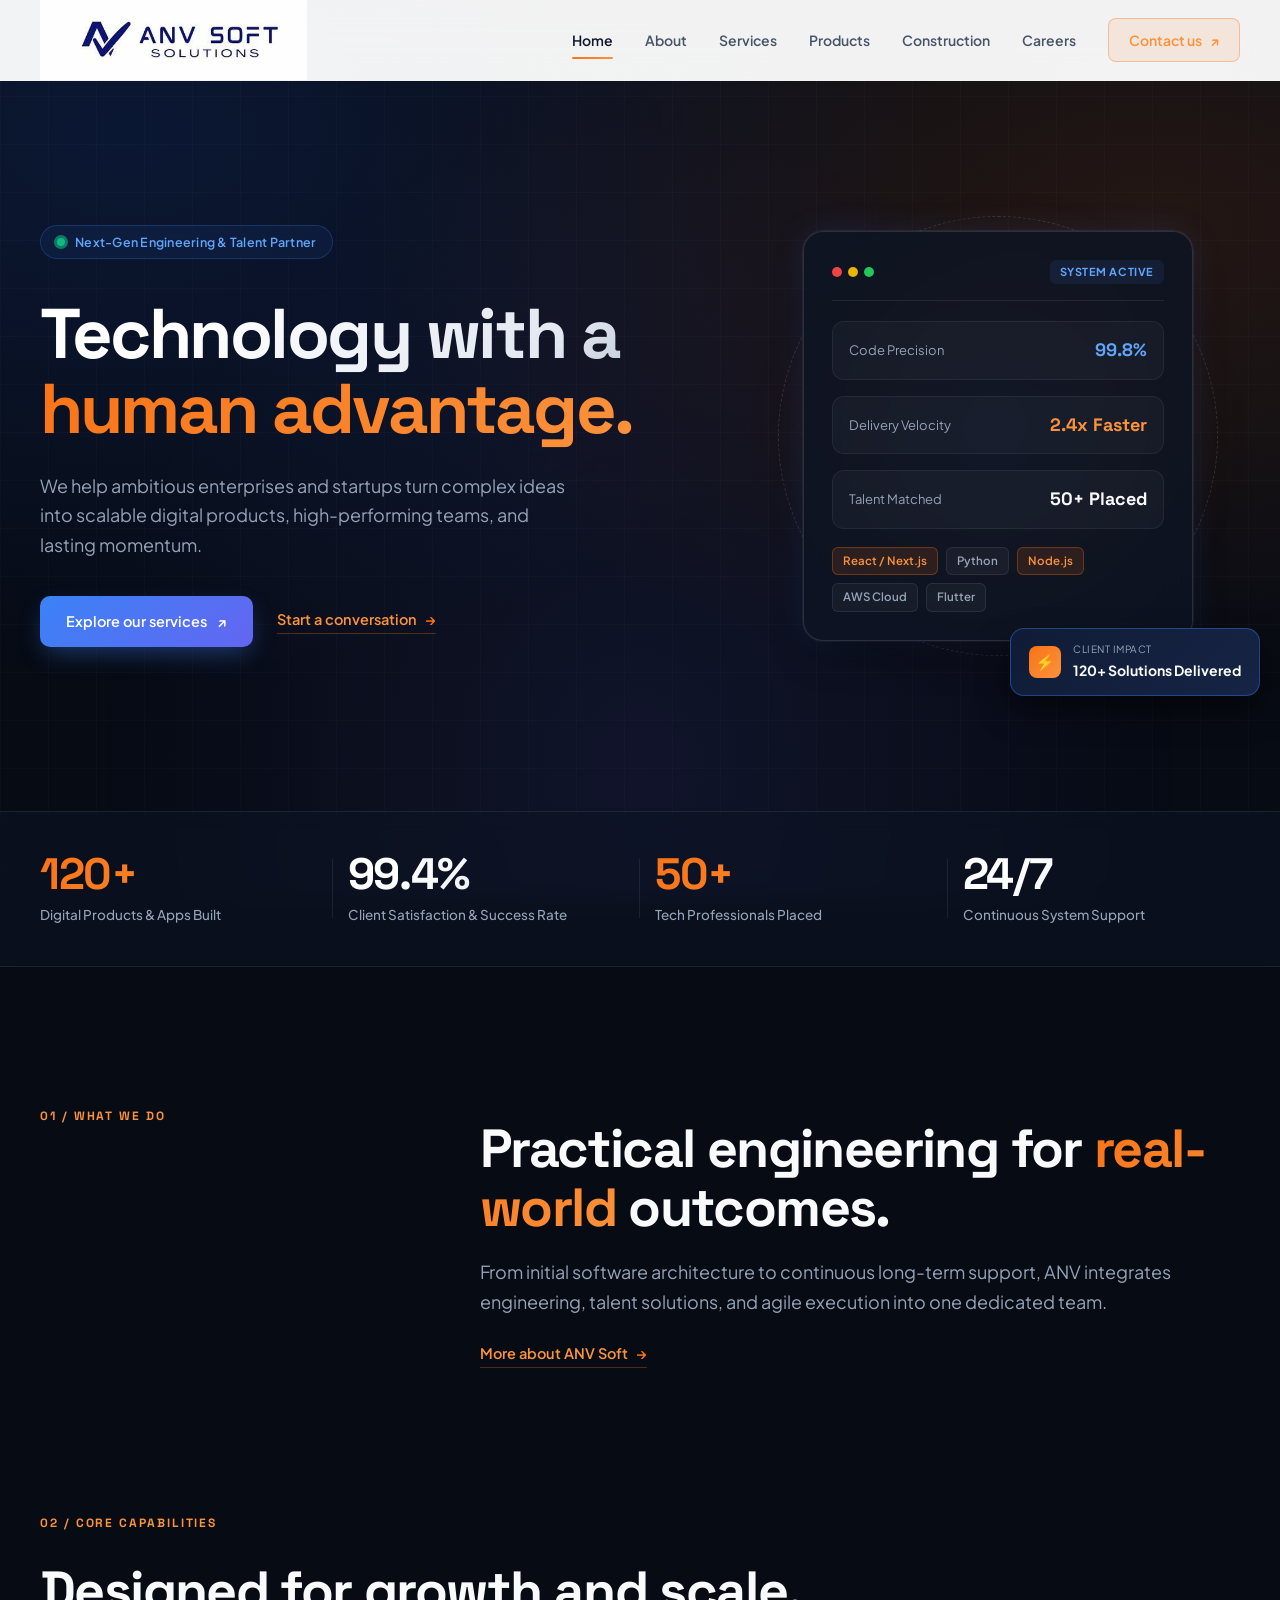
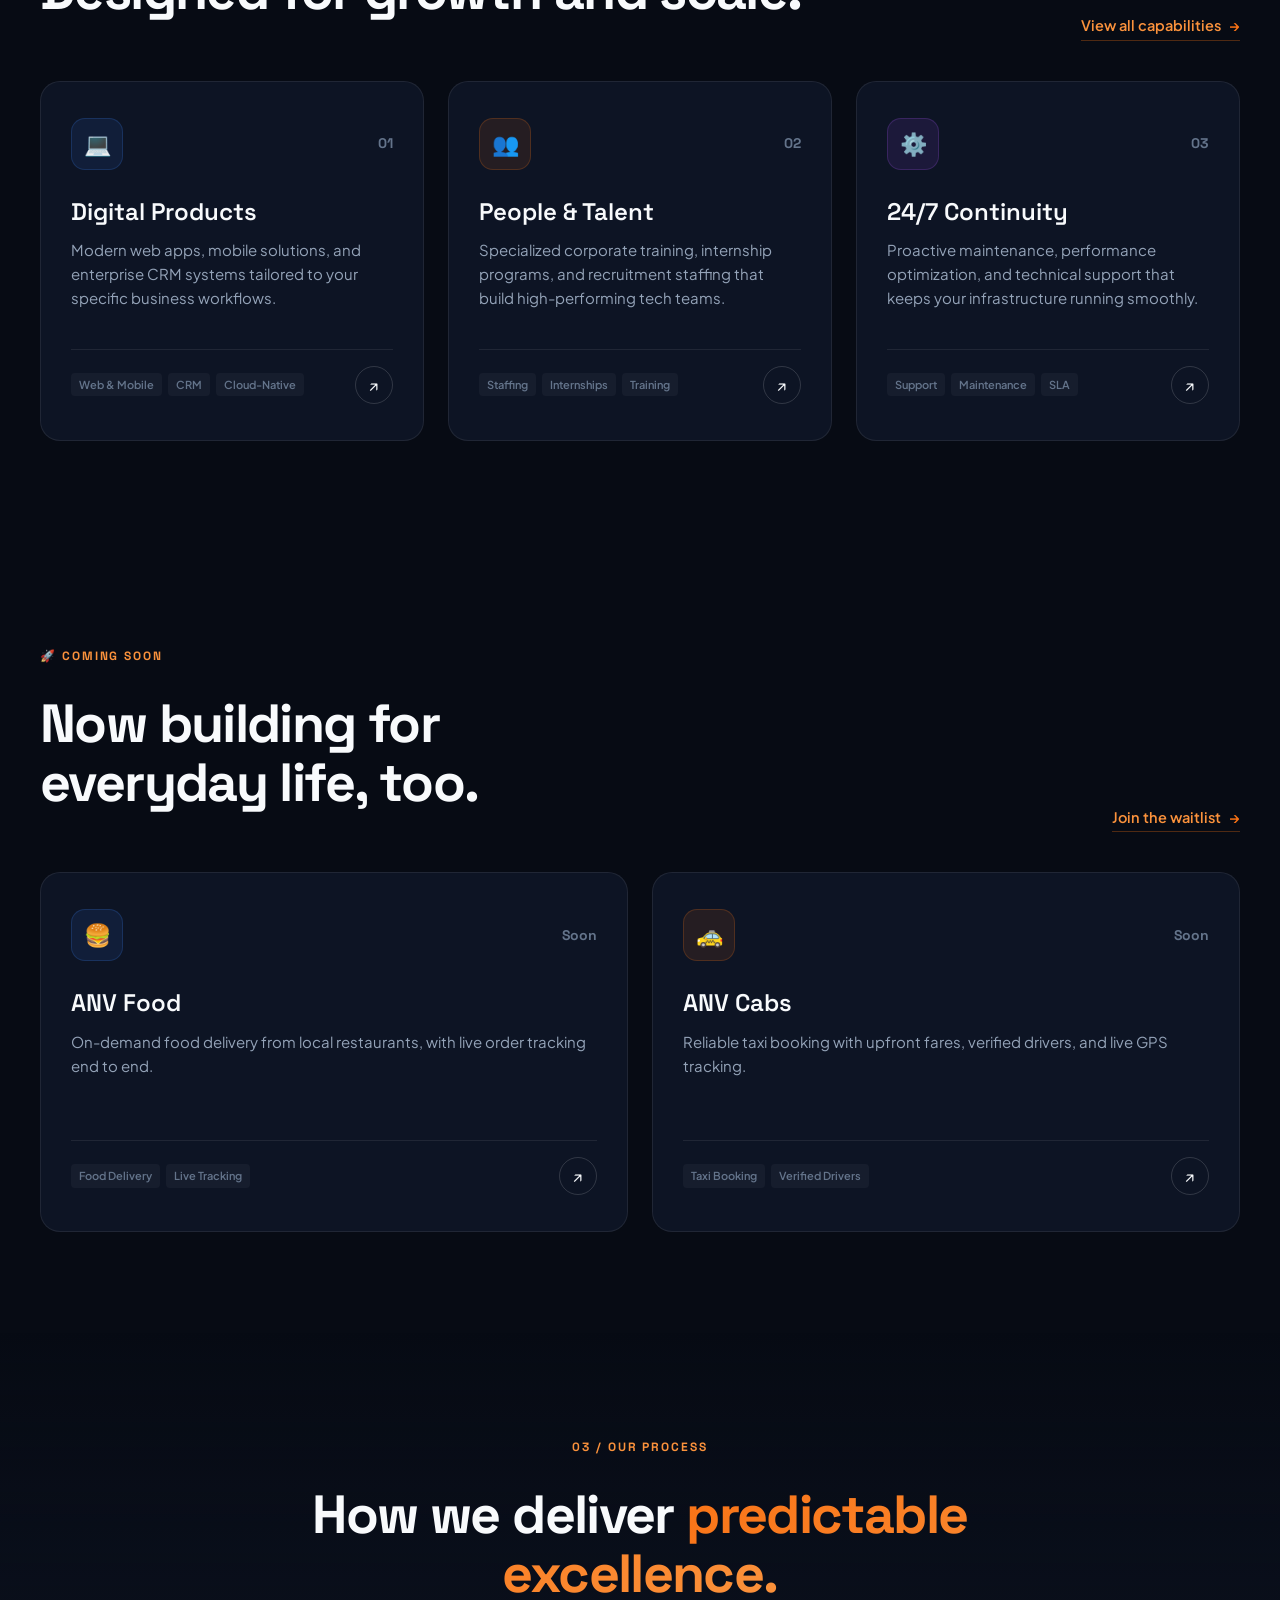
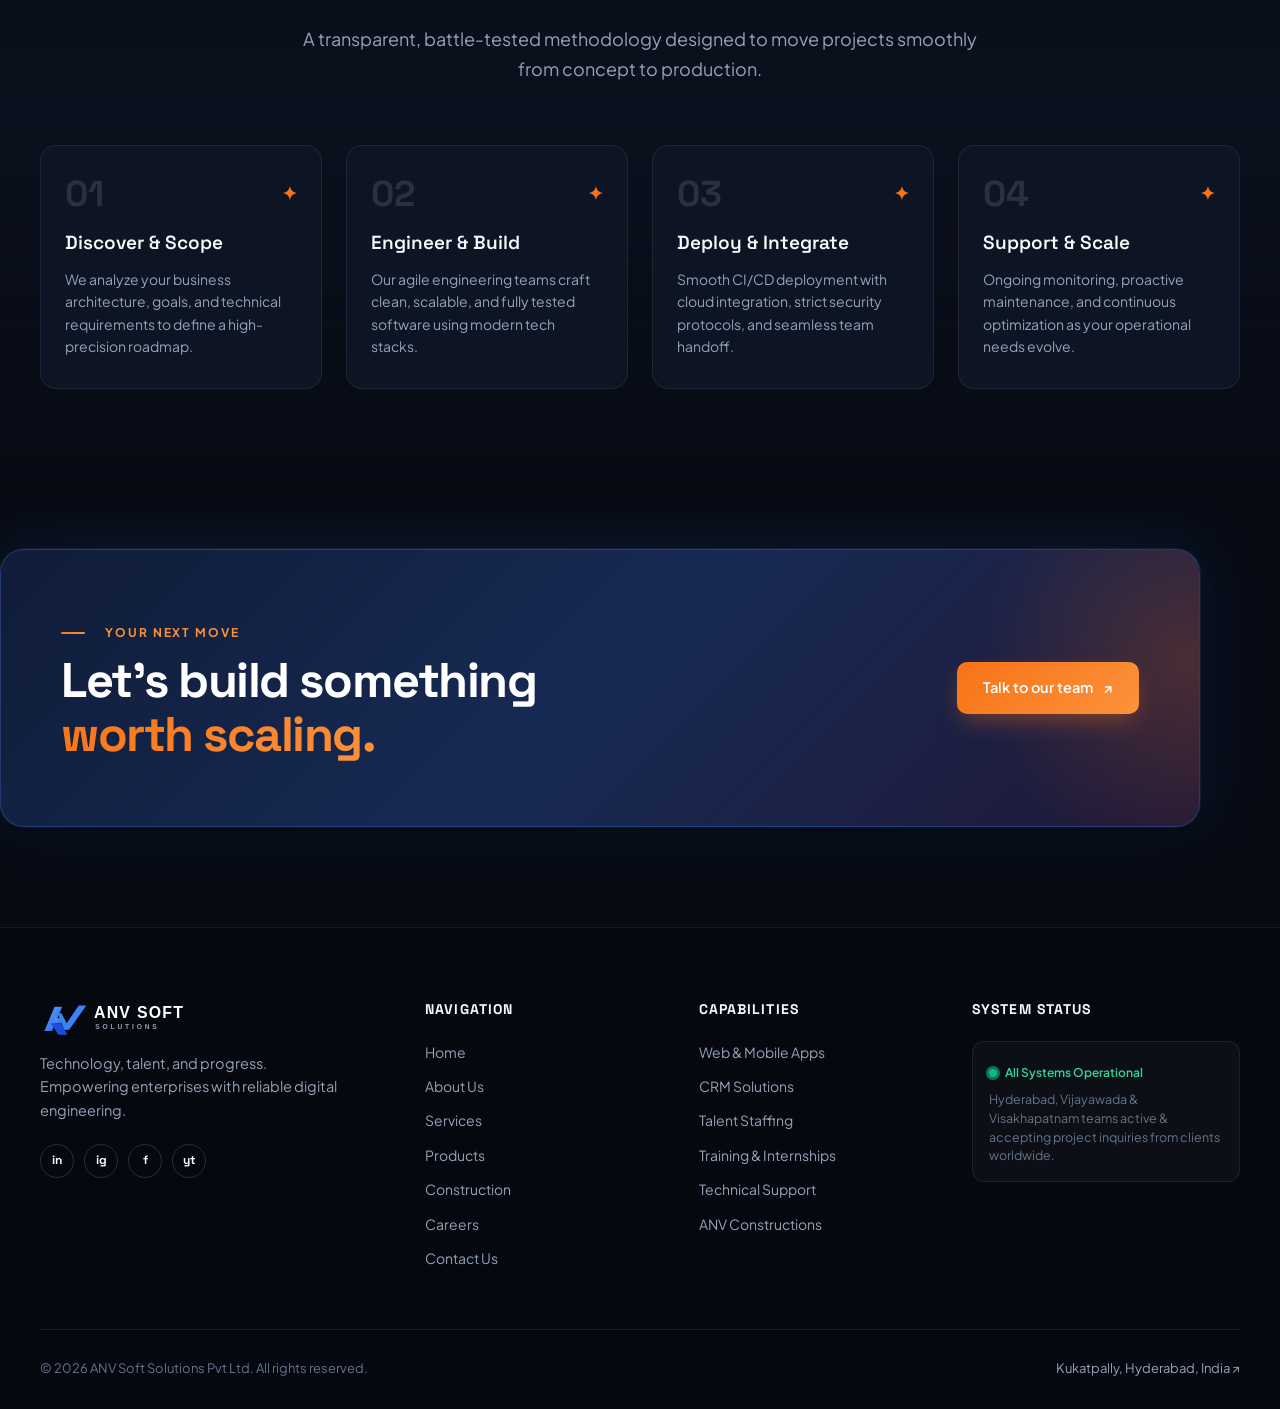
==== commit c59a59a4: "fix: increase logo size to improve visibility across all pages" ====
--- a/index.html
+++ b/index.html
@@ -75,7 +75,7 @@
   <header class="site-header">
     <div class="container nav-wrap">
       <a class="brand" href="./" aria-label="ANV Soft Solutions Home">
-        <img src="images/anv.jpg" alt="ANV Soft Solutions Logo" class="brand-logo-img" style="height: 40px; width: auto;" />
+        <img src="images/anv.jpg" alt="ANV Soft Solutions Logo" class="brand-logo-img" style="height: 80px; width: auto;" />
       </a>
       
       <button class="menu-toggle" aria-label="Toggle Navigation" aria-expanded="false">
